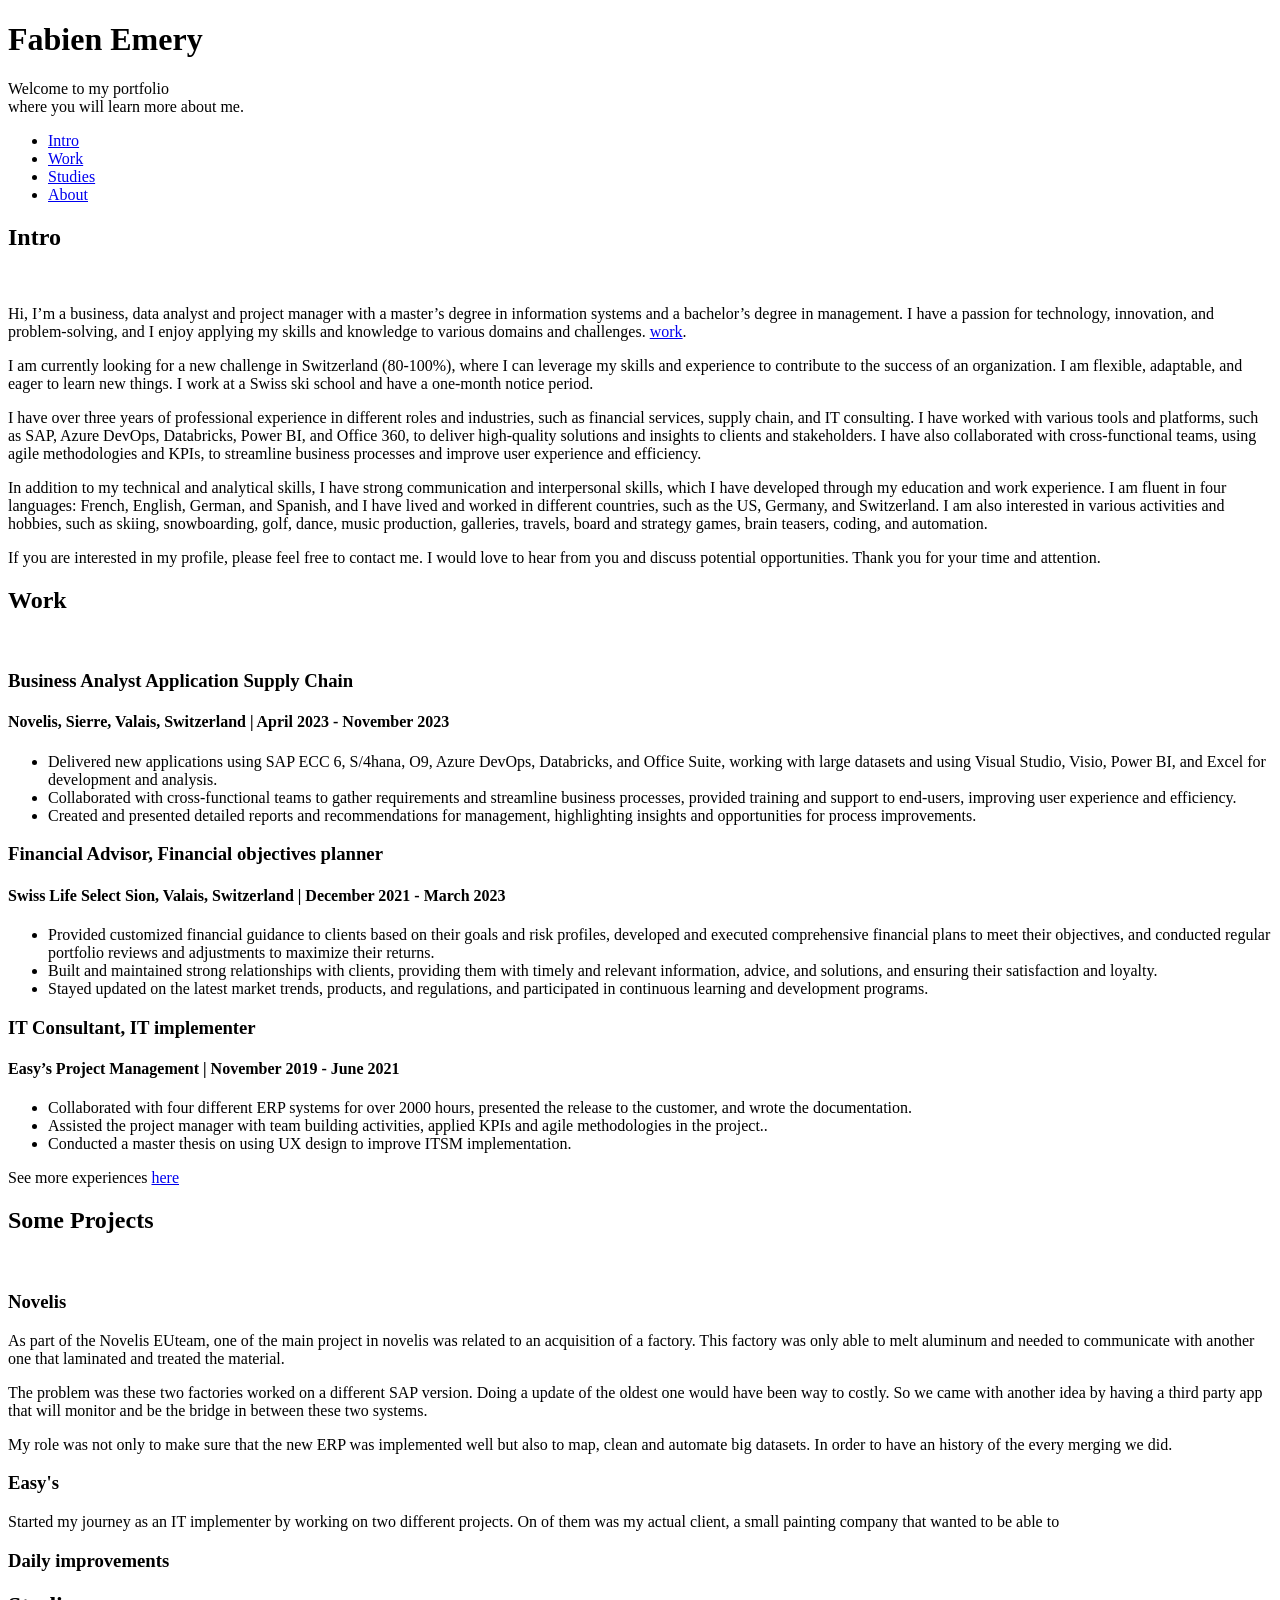
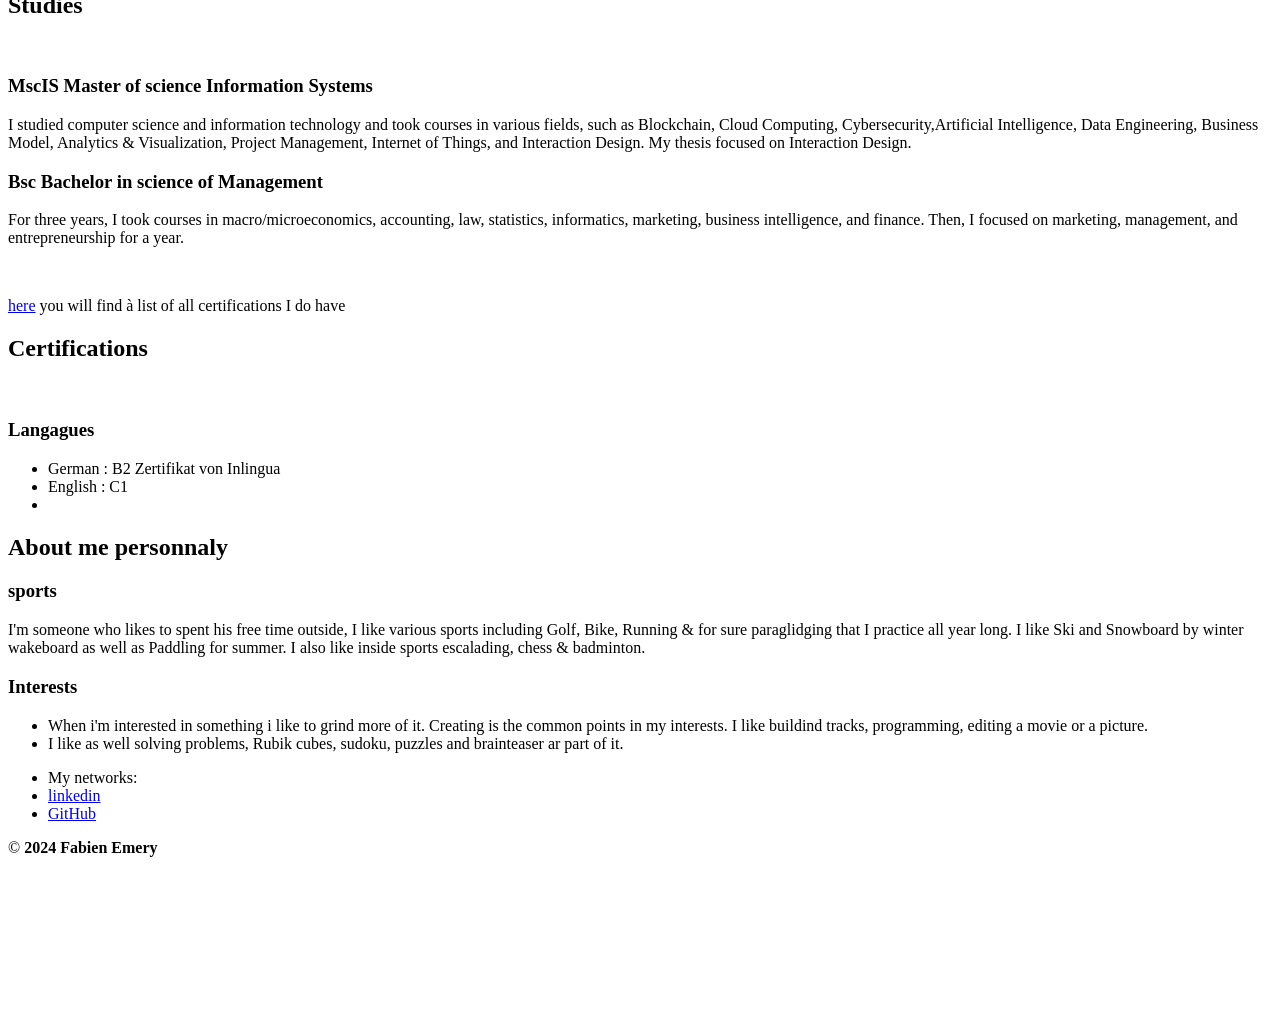
==== index.html @ 022b5605 "Add files via upload" ====
<!DOCTYPE HTML>
<!--
	My portfolio
-->
<html>
	<head>
		<title>Fabien Emery's Portal</title>
		<meta charset="utf-8" />
		<meta name="viewport" content="width=device-width, initial-scale=1, user-scalable=no" />
		<link rel="stylesheet" href="assets/css/main.css" />
		<noscript><link rel="stylesheet" href="assets/css/noscript.css" /></noscript>
	</head>
	<body class="is-preload">

		<!-- Wrapper -->
			<div id="wrapper">

				<!-- Header -->
					<header id="header">
						<div class="logo">
							<span class="icon fa-gem"></span>
						</div>
						<div class="content">
							<div class="inner">
								<h1>Fabien Emery</h1>
								<p>Welcome to my portfolio<br />
								where you will learn more about me. </p>
							</div>
						</div>
						<nav>
							<ul>
								<li><a href="#intro">Intro</a></li>
								<li><a href="#work">Work</a></li>
								<li><a href="#studies">Studies</a></li>
								<li><a href="#contact">About</a></li>
								<!--<li><a href="#elements">Elements</a></li>-->
							</ul>
						</nav>
					</header>

				<!-- Main -->
					<div id="main">

						<!-- Intro -->
							<article id="intro">
								<h2 class="major">Intro</h2>
								<span class="image main"><img src="images/Background.jpg" alt="" /></span>
								<p>Hi, I’m a business, data analyst and project manager with a master’s degree in information systems and a bachelor’s degree in management. I have a passion for technology, innovation, and problem-solving, and I enjoy applying my skills and knowledge to various domains and challenges. <a href="#work">work</a>.</p>
								<p>I am currently looking for a new challenge in Switzerland (80-100%), where I can leverage my skills and experience to contribute to the success of an organization. I am flexible, adaptable, and eager to learn new things. I work at a Swiss ski school and have a one-month notice period.</p>
								<p>I have over three years of professional experience in different roles and industries, such as financial services, supply chain, and IT consulting. I have worked with various tools and platforms, such as SAP, Azure DevOps, Databricks, Power BI, and Office 360, to deliver high-quality solutions and insights to clients and stakeholders. I have also collaborated with cross-functional teams, using agile methodologies and KPIs, to streamline business processes and improve user experience and efficiency.</p>
								<p>In addition to my technical and analytical skills, I have strong communication and interpersonal skills, which I have developed through my education and work experience. I am fluent in four languages: French, English, German, and Spanish, and I have lived and worked in different countries, such as the US, Germany, and Switzerland. I am also interested in various activities and hobbies, such as skiing, snowboarding, golf, dance, music production, galleries, travels, board and strategy games, brain teasers, coding, and automation.</p>
								<p>If you are interested in my profile, please feel free to contact me. I would love to hear from you and discuss potential opportunities. Thank you for your time and attention.</p>
							</article>

						<!-- Work -->
							<article id="work">
								<h2 class="major">Work</h2>
								<span class="image main"><img src="images/work.jpg" alt="" /></span>
								<h3>Business Analyst Application Supply Chain</h3>
								<h4>Novelis, Sierre, Valais, Switzerland | April 2023 - November 2023</h4>
								<ul>
									<li>Delivered new applications using SAP ECC 6, S/4hana, O9, Azure DevOps, Databricks, and Office Suite, working with large datasets and using Visual Studio, Visio, Power BI, and Excel for development and analysis.</li>
									<li>Collaborated with cross-functional teams to gather requirements and streamline business processes, provided training and support to end-users, improving user experience and efficiency.</li>
									<li>Created and presented detailed reports and recommendations for management, highlighting insights and opportunities for process improvements.</li>
								  </ul>
								<h3>Financial Advisor, Financial objectives planner</h3>
								<h4>Swiss Life Select Sion, Valais, Switzerland | December 2021 - March 2023</h4>
								<ul>
									<li>Provided customized financial guidance to clients based on their goals and risk profiles, developed and executed comprehensive financial plans to meet their objectives, and conducted regular portfolio reviews and adjustments to maximize their returns.</li>
									<li>Built and maintained strong relationships with clients, providing them with timely and relevant information, advice, and solutions, and ensuring their satisfaction and loyalty.</li>
									<li>Stayed updated on the latest market trends, products, and regulations, and participated in continuous learning and development programs.</li>
								  </ul>
								<h3>IT Consultant, IT implementer</h3>
								<h4>Easy’s Project Management | November 2019 - June 2021</h4>
								<ul>
									<li>Collaborated with four different ERP systems for over 2000 hours, presented the release to the customer, and wrote the documentation.</li>
									<li>Assisted the project manager with team building activities, applied KPIs and agile methodologies in the project..</li>
									<li>Conducted a master thesis on using UX design to improve ITSM implementation.</li>
								  </ul>

								<p>See more experiences <a href="#more">here</a></p>

							</article>
						<!-- More work -->
								<article id="more">
								<h2 class="major">Some Projects</h2>
								<span class="image main"><img src="" alt=""></span>
								<h3>Novelis</h3>
								<p>As part of the Novelis EUteam, one of the main project in novelis was related to an acquisition of a factory. This factory was only able to melt aluminum and needed to communicate with another one that laminated and treated the material.</p>
								<p>The problem was these two factories worked on a different SAP version. Doing a update of the oldest one would have been way to costly. So we came with another idea by having a third party app that will monitor and be the bridge in between these two systems.</p>
								<p>My role was not only to make sure that the new ERP was implemented well but also to map, clean and automate big datasets. In order to have an history of the every merging we did.</p>
								<h3>Easy's</h3>
								<p>Started my journey as an IT implementer by working on two different projects. On of them was my actual client, a small painting company that wanted to be able to  </p>
								<h3>Daily improvements</h3>
							</article>
						<!-- Studies -->
							<article id="studies">
								<h2 class="major">Studies</h2>
								<span class="image main"><img src="images/studies.jpg" alt="" /></span>
								<h3>MscIS Master of science Information Systems</h3>
								<p>I studied computer science and information technology and took courses in various fields, such as Blockchain, Cloud Computing, Cybersecurity,Artificial Intelligence, Data Engineering, Business Model, Analytics & Visualization, Project Management, Internet of Things, and Interaction Design. My thesis focused on Interaction Design.</p>
								<h3>Bsc Bachelor in science of Management</h3>
								<p>For three years, I took courses in macro/microeconomics, accounting, law, statistics, informatics, marketing, business intelligence, and finance. Then, I focused on marketing, management, and entrepreneurship for a year.</p>
								<br><p><a href="certifications">here</a> you will find à list of all certifications I do have</p>
							</article>

						<!--Certifications-->
							<!-- More work -->
							<article id="certifications">
								<h2 class="major">Certifications</h2>
								<span class="image main"><img src="" alt=""></span>
								<h3>Langagues</h3>
								<ul>
									<li>German : B2 Zertifikat von Inlingua</li>
									<li>English : C1</li>
									<li></li>
								</ul>
								</article>


						<!-- About.me -->
						<article id="contact">
							<h2 class="major">About me personnaly</h2>
							<h3>sports</h3>
							<p>I'm someone who likes to spent his free time outside, I like various sports including Golf, Bike, Running & for sure paraglidging that I practice all year long. I like Ski and Snowboard by winter wakeboard as well as Paddling for summer. I also like inside sports escalading, chess & badminton. </p>
							<h3>Interests</h3>
							<ul>
								<li>When i'm interested in something i like to grind more of it. Creating is the common points in my interests. I like buildind tracks, programming, editing a movie or a picture.</li>
								<li>I like as well solving problems, Rubik cubes, sudoku, puzzles and brainteaser ar part of it. </li>
							</ul>
							
								<ul class="icons">
								<li>My networks: </li>
								<li><a href="https://www.linkedin.com/in/fabien-emery-452a2511a/" class="icon brands fa-linkedin"><span class="label">linkedin</span></a></li>
								<li><a href="https://github.com/Thearwen" class="icon brands fa-github"><span class="label">GitHub</span></a></li>
							</ul>
						
						
							<!--<article id="contact">
								<h2 class="major">Contact</h2>
								<form method="post" action="#">
									<div class="fields">
										<div class="field half">
											<label for="name">Name</label>
											<input type="text" name="name" id="name" />
										</div>
										<div class="field half">
											<label for="email">Email</label>
											<input type="text" name="email" id="email" />
										</div>
										<div class="field">
											<label for="message">Message</label>
											<textarea name="message" id="message" rows="4"></textarea>
										</div>
									</div>
									<ul class="actions">
										<li><input type="submit" value="Send Message" class="primary" /></li>
										<li><input type="reset" value="Reset" /></li>
									</ul>
								</form>
								<ul class="icons">
									<li><a href="#" class="icon brands fa-linkedin"><span class="label">linkedin</span></a></li>
									<li><a href="#" class="icon brands fa-github"><span class="label">GitHub</span></a></li>
								</ul>
							</article>-->
</div>

				<!-- Footer -->
					<footer id="footer">
						<p class="copyright">&copy; <strong>2024 Fabien Emery</strong>
					</footer>

			</div>

		<!-- BG -->

			<div id="bg"></div>
			<video autoplay loop muted playsinline id="bgvid">
				<source src="" type="video/mp4">
			</video>

		<!-- Scripts -->
			<script src="assets/js/jquery.min.js"></script>
			<script src="assets/js/browser.min.js"></script>
			<script src="assets/js/breakpoints.min.js"></script>
			<script src="assets/js/util.js"></script>
			<script src="assets/js/main.js"></script>

	</body>
</html>
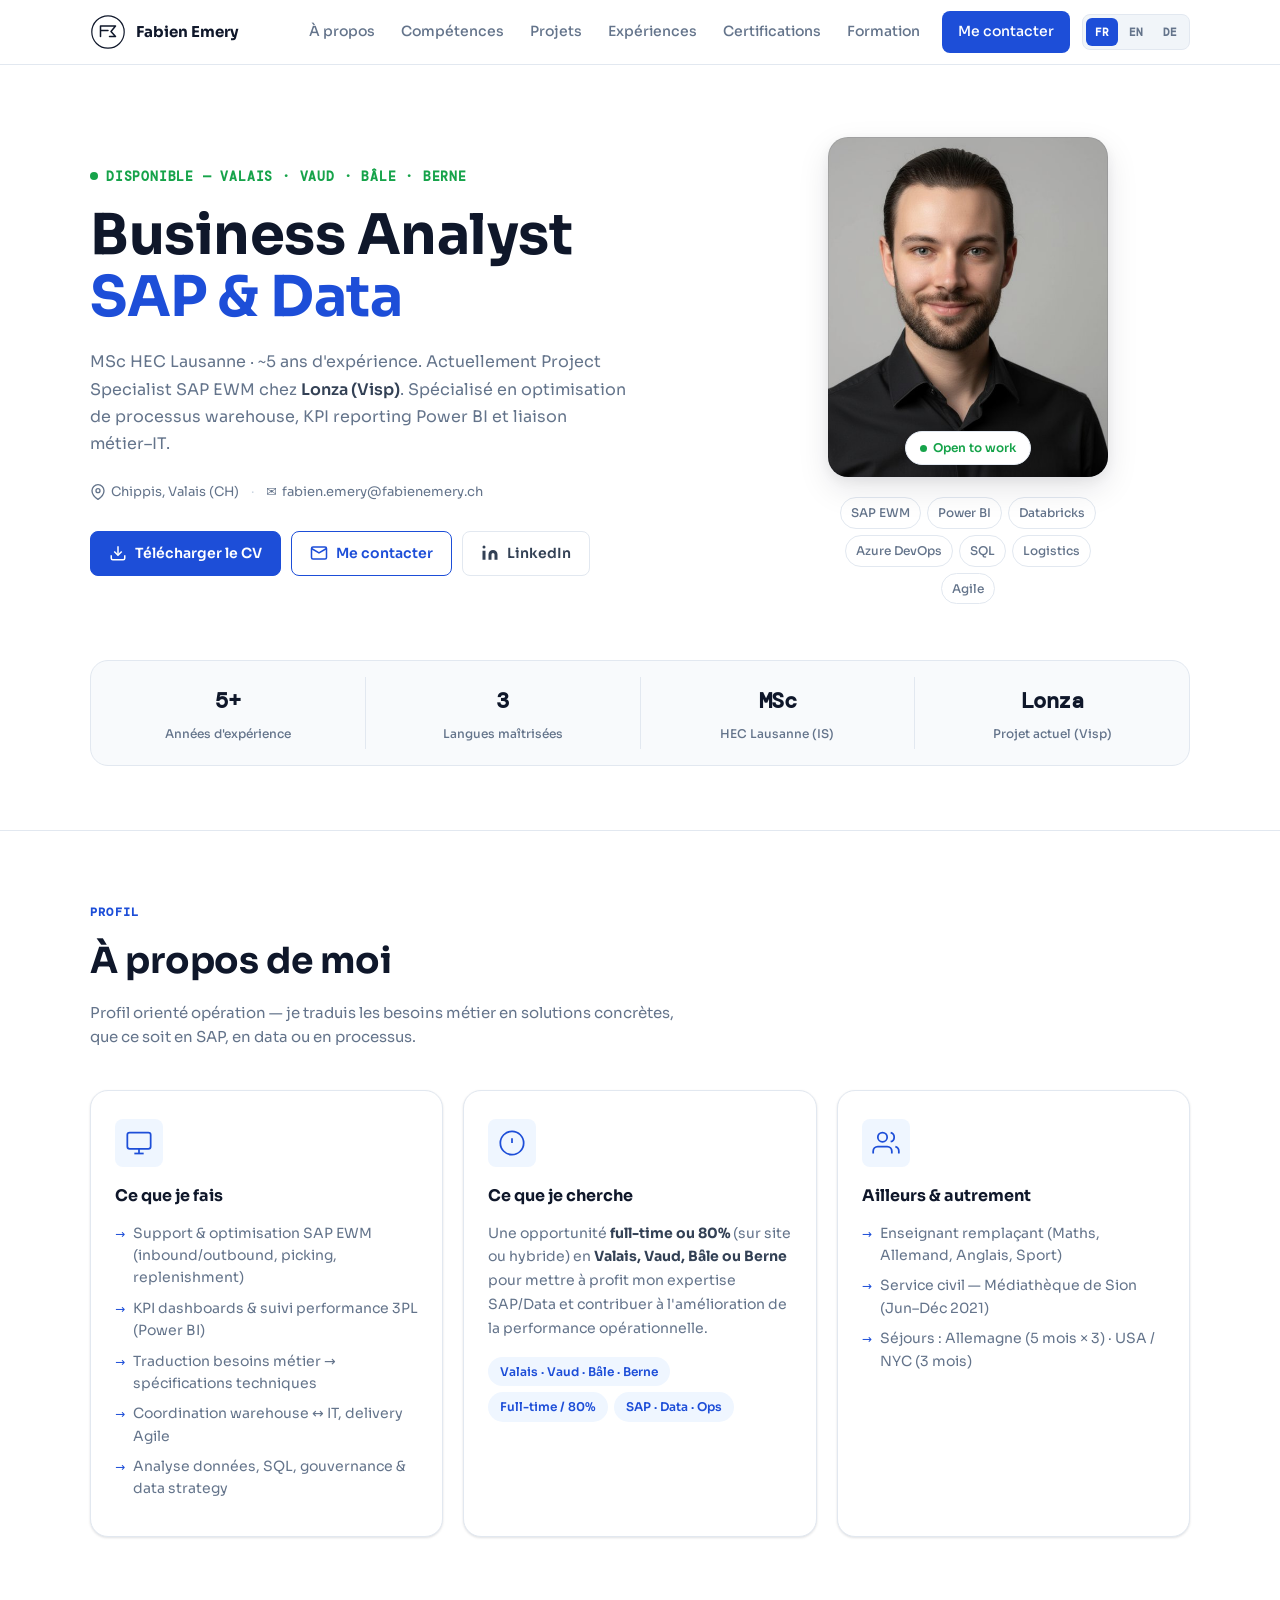
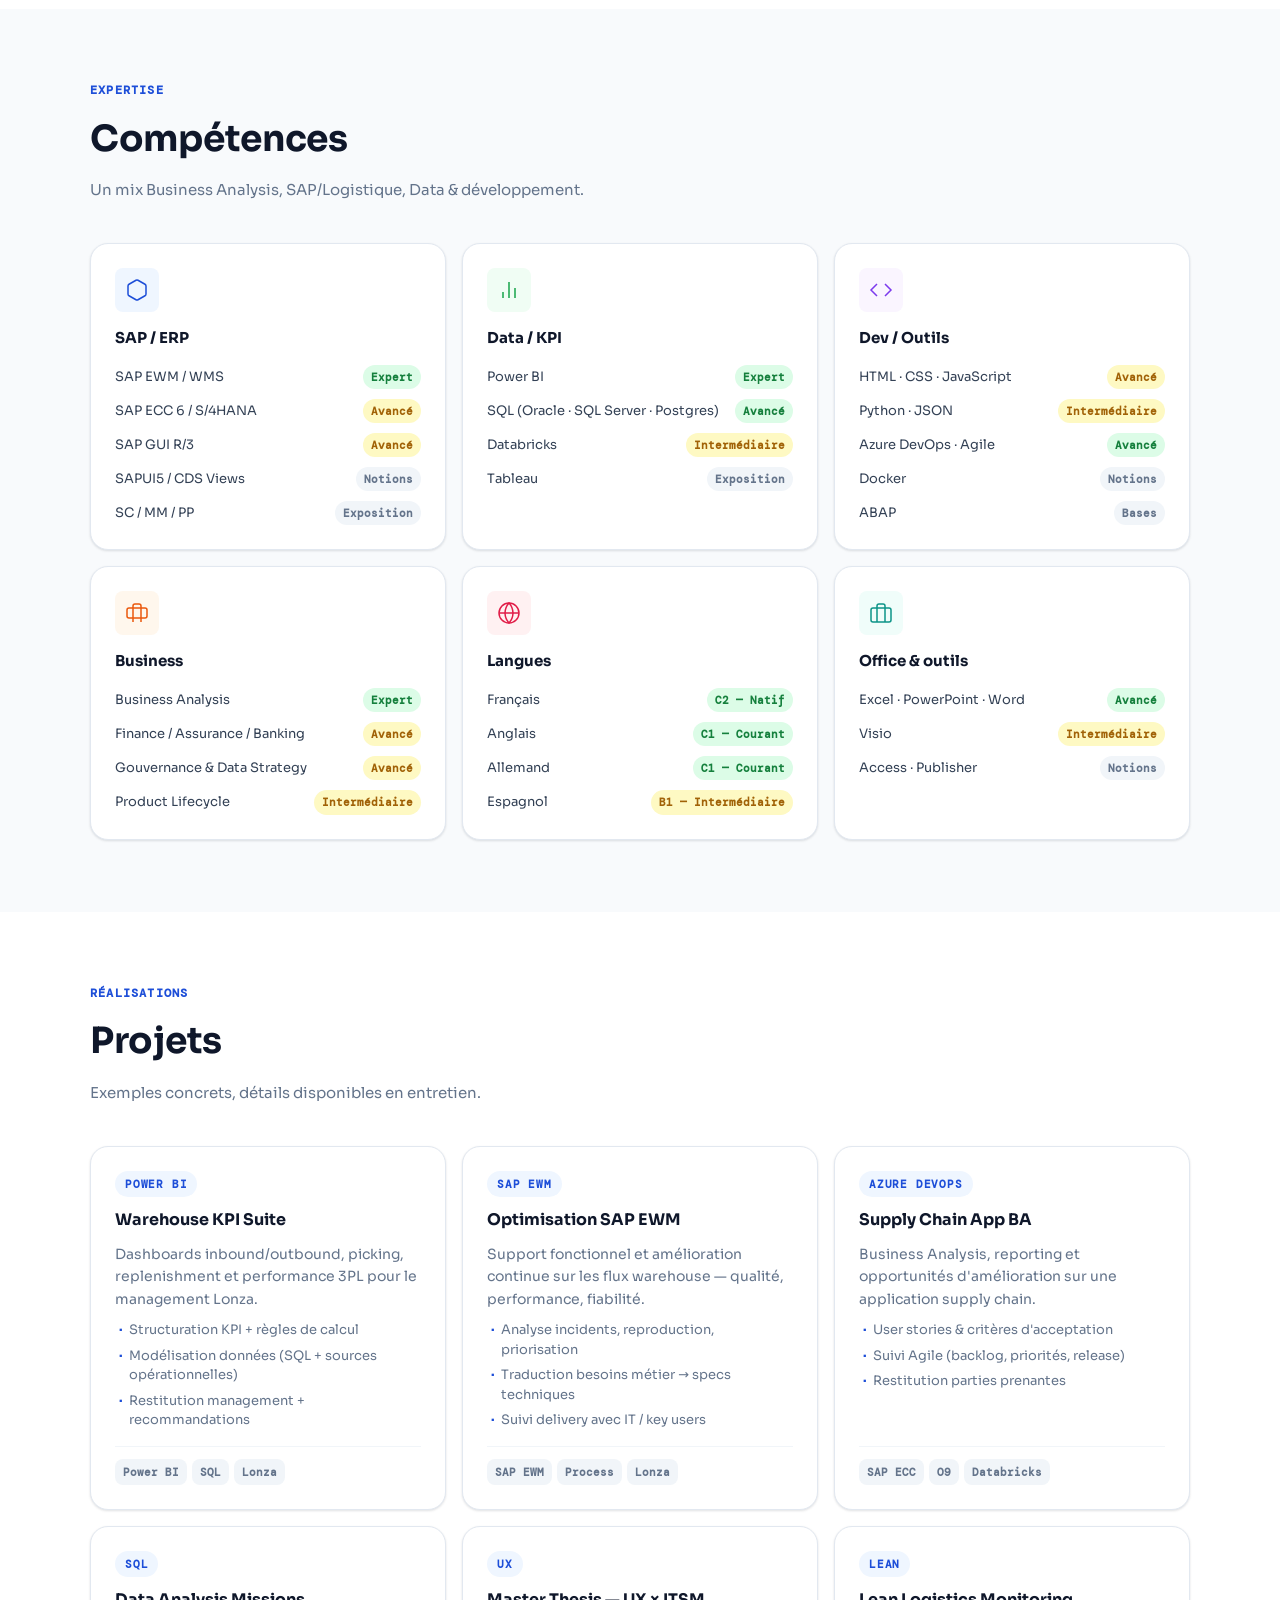
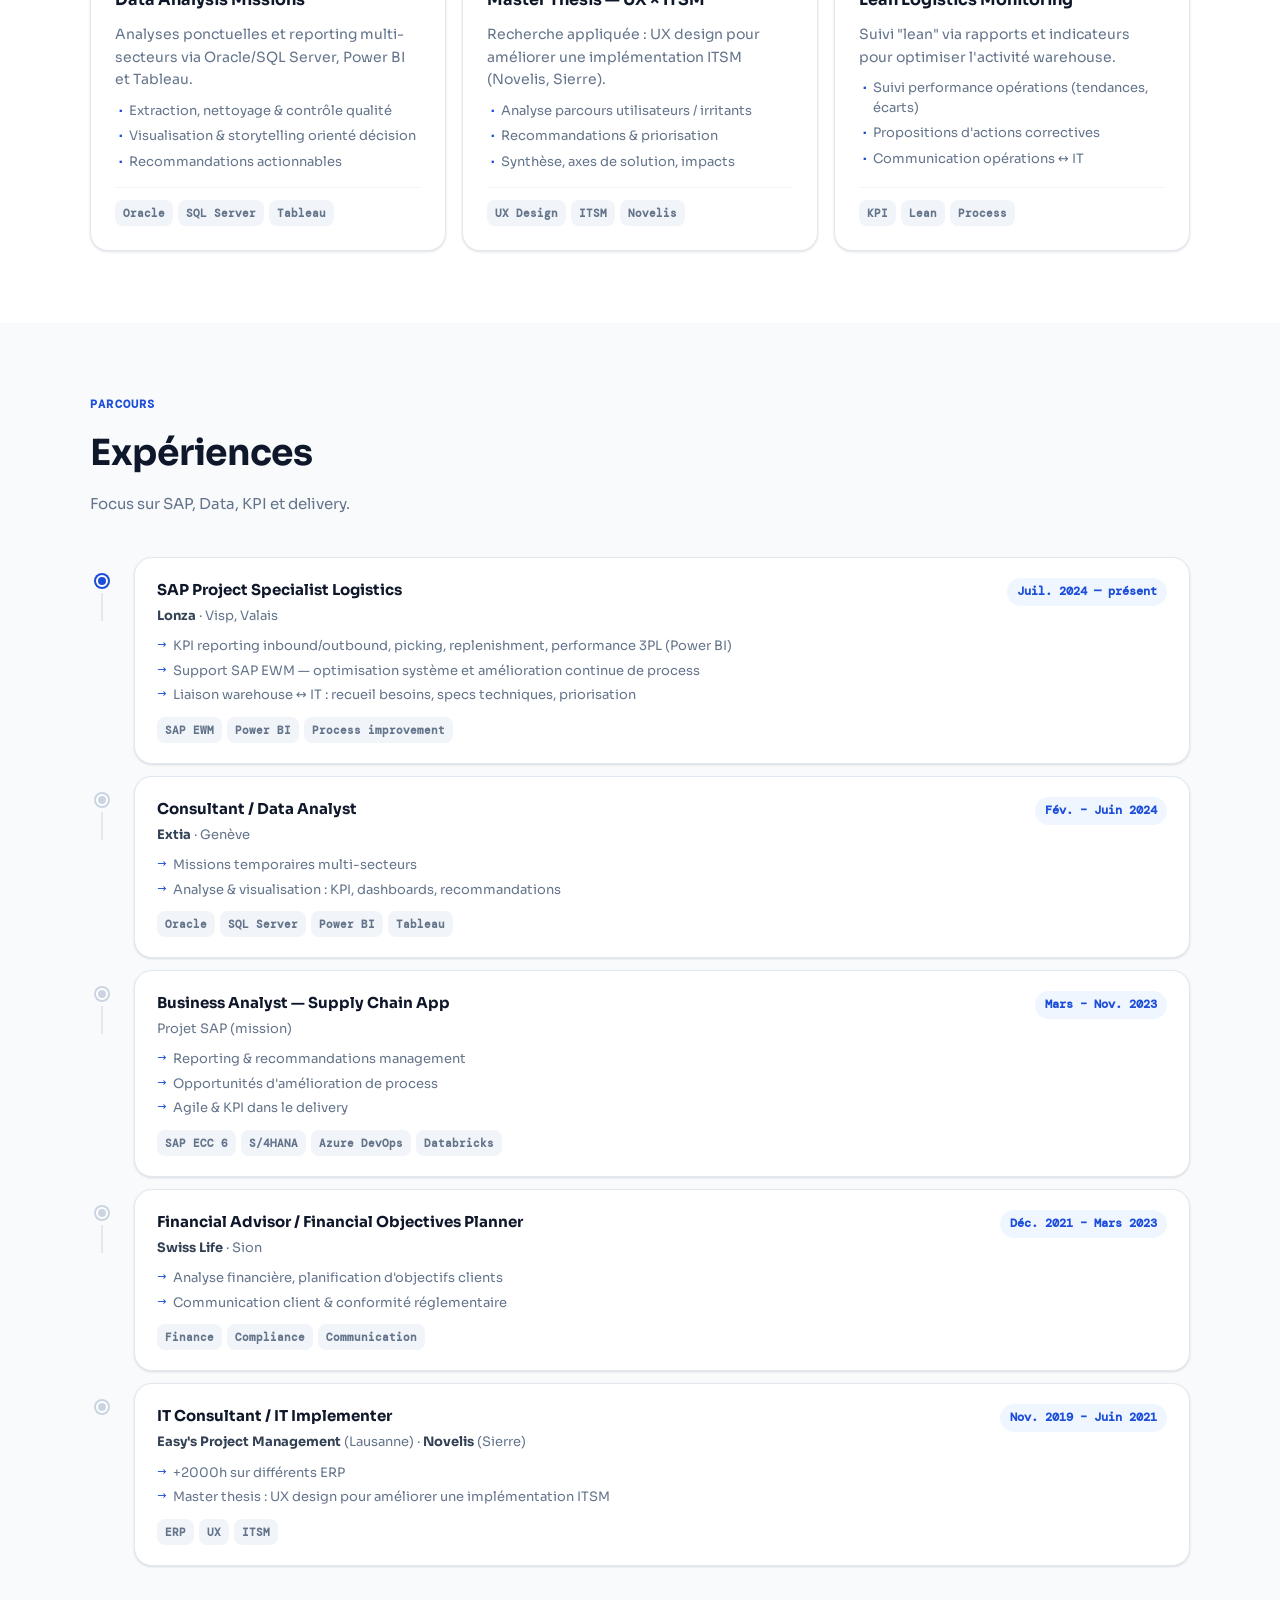
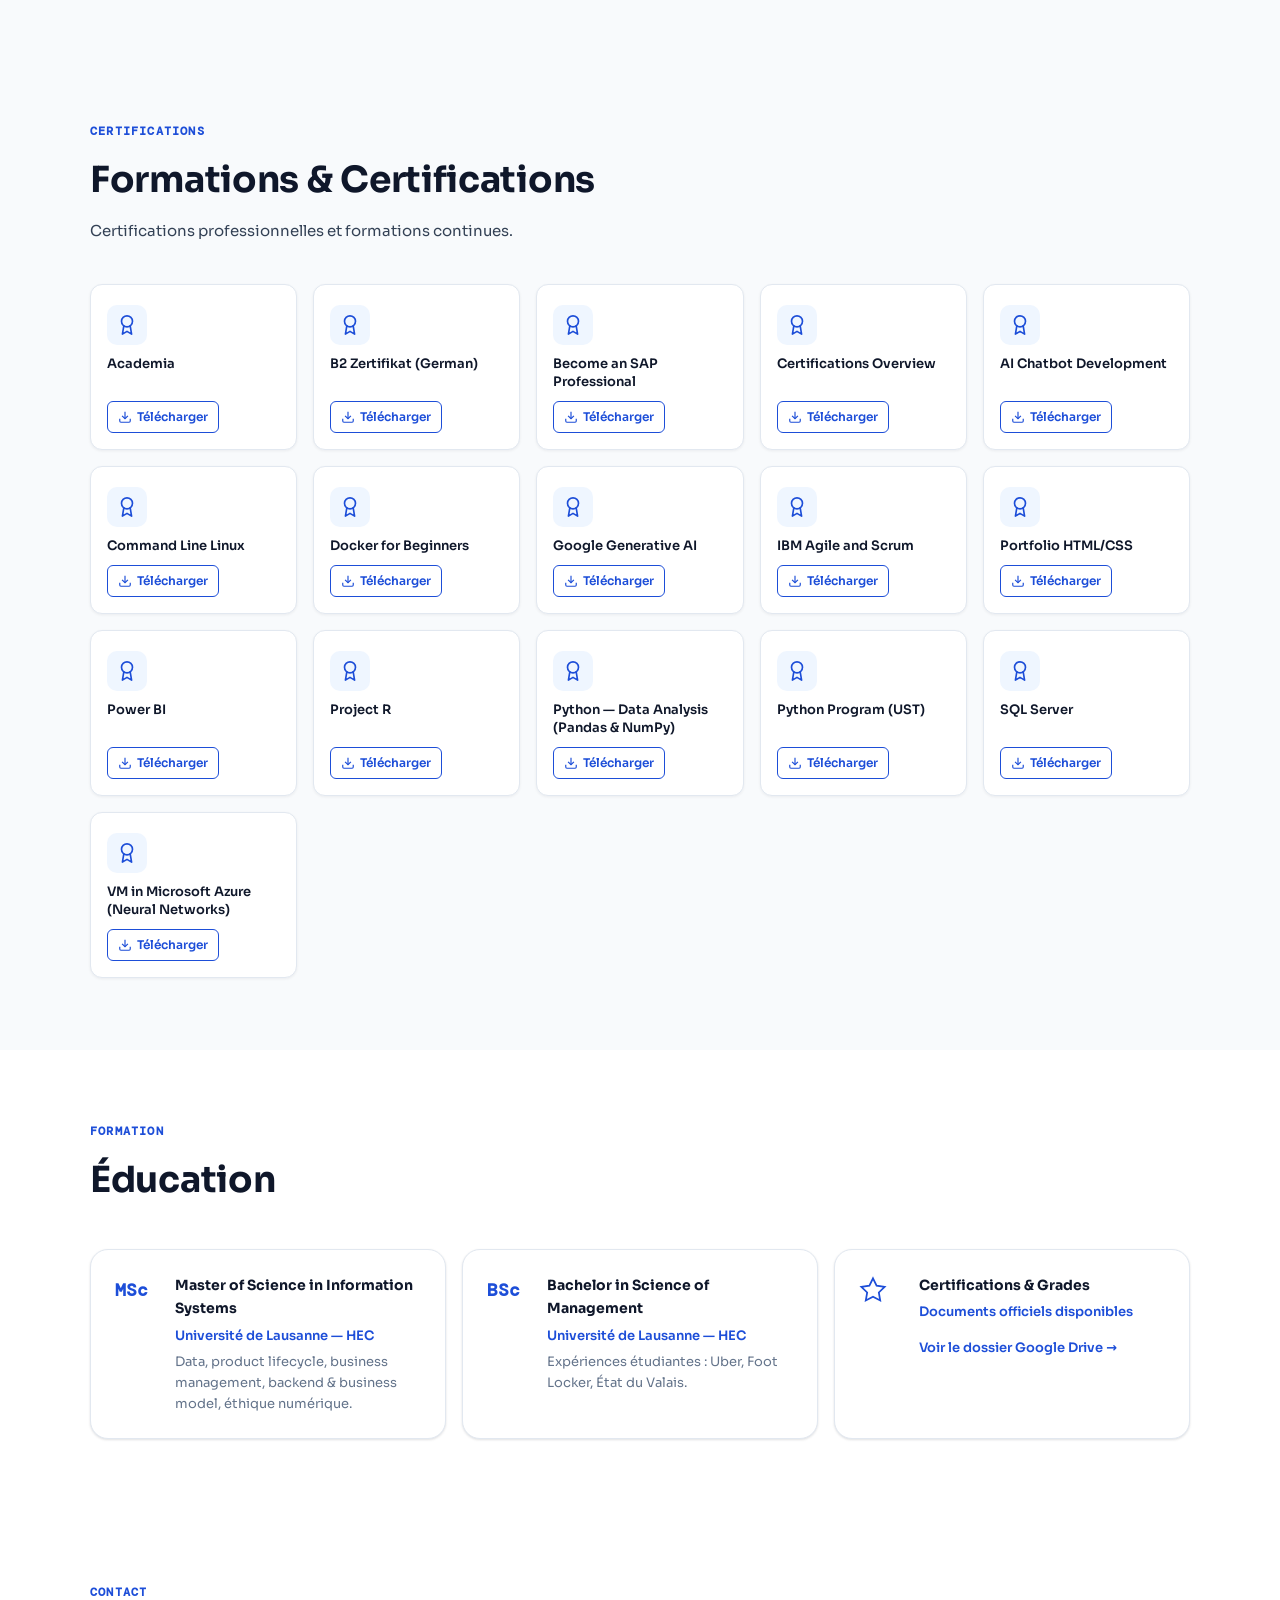
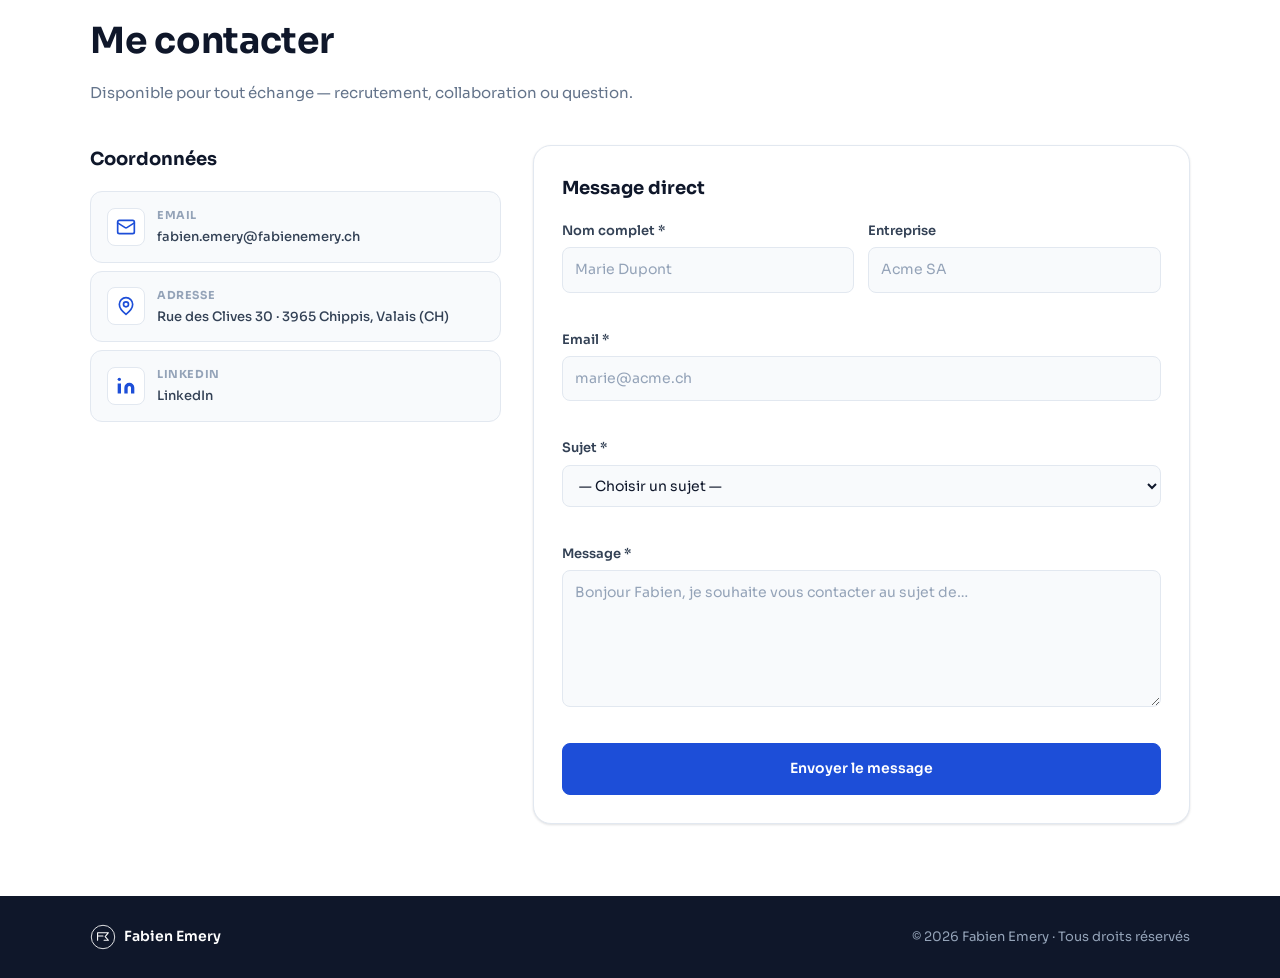
==== commit f5add3c7: "Remplace l'ancien site par le nouveau portfolio statique (FR/EN/DE) Site 100 % statique pour GitHub " ====
--- a/index.html
+++ b/index.html
@@ -1,190 +1,863 @@
-<!DOCTYPE HTML>
-<!--
-	My portfolio
--->
-<html>
-	<head>
-		<title>Fabien Emery's Portal</title>
-		<meta charset="utf-8" />
-		<meta name="viewport" content="width=device-width, initial-scale=1, user-scalable=no" />
-		<link rel="stylesheet" href="assets/css/main.css" />
-		<noscript><link rel="stylesheet" href="assets/css/noscript.css" /></noscript>
-	</head>
-	<body class="is-preload">
-
-		<!-- Wrapper -->
-			<div id="wrapper">
-
-				<!-- Header -->
-					<header id="header">
-						<div class="logo">
-							<span class="icon fa-gem"></span>
-						</div>
-						<div class="content">
-							<div class="inner">
-								<h1>Fabien Emery</h1>
-								<p>Welcome to my portfolio<br />
-								where you will learn more about me. </p>
-							</div>
-						</div>
-						<nav>
-							<ul>
-								<li><a href="#intro">Intro</a></li>
-								<li><a href="#work">Work</a></li>
-								<li><a href="#studies">Studies</a></li>
-								<li><a href="#contact">About</a></li>
-								<!--<li><a href="#elements">Elements</a></li>-->
-							</ul>
-						</nav>
-					</header>
-
-				<!-- Main -->
-					<div id="main">
-
-						<!-- Intro -->
-							<article id="intro">
-								<h2 class="major">Intro</h2>
-								<span class="image main"><img src="images/Background.jpg" alt="" /></span>
-								<p>Hi, I’m a business, data analyst and project manager with a master’s degree in information systems and a bachelor’s degree in management. I have a passion for technology, innovation, and problem-solving, and I enjoy applying my skills and knowledge to various domains and challenges. <a href="#work">work</a>.</p>
-								<p>I am currently looking for a new challenge in Switzerland (80-100%), where I can leverage my skills and experience to contribute to the success of an organization. I am flexible, adaptable, and eager to learn new things. I work at a Swiss ski school and have a one-month notice period.</p>
-								<p>I have over three years of professional experience in different roles and industries, such as financial services, supply chain, and IT consulting. I have worked with various tools and platforms, such as SAP, Azure DevOps, Databricks, Power BI, and Office 360, to deliver high-quality solutions and insights to clients and stakeholders. I have also collaborated with cross-functional teams, using agile methodologies and KPIs, to streamline business processes and improve user experience and efficiency.</p>
-								<p>In addition to my technical and analytical skills, I have strong communication and interpersonal skills, which I have developed through my education and work experience. I am fluent in four languages: French, English, German, and Spanish, and I have lived and worked in different countries, such as the US, Germany, and Switzerland. I am also interested in various activities and hobbies, such as skiing, snowboarding, golf, dance, music production, galleries, travels, board and strategy games, brain teasers, coding, and automation.</p>
-								<p>If you are interested in my profile, please feel free to contact me. I would love to hear from you and discuss potential opportunities. Thank you for your time and attention.</p>
-							</article>
-
-						<!-- Work -->
-							<article id="work">
-								<h2 class="major">Work</h2>
-								<span class="image main"><img src="images/work.jpg" alt="" /></span>
-								<h3>Business Analyst Application Supply Chain</h3>
-								<h4>Novelis, Sierre, Valais, Switzerland | April 2023 - November 2023</h4>
-								<ul>
-									<li>Delivered new applications using SAP ECC 6, S/4hana, O9, Azure DevOps, Databricks, and Office Suite, working with large datasets and using Visual Studio, Visio, Power BI, and Excel for development and analysis.</li>
-									<li>Collaborated with cross-functional teams to gather requirements and streamline business processes, provided training and support to end-users, improving user experience and efficiency.</li>
-									<li>Created and presented detailed reports and recommendations for management, highlighting insights and opportunities for process improvements.</li>
-								  </ul>
-								<h3>Financial Advisor, Financial objectives planner</h3>
-								<h4>Swiss Life Select Sion, Valais, Switzerland | December 2021 - March 2023</h4>
-								<ul>
-									<li>Provided customized financial guidance to clients based on their goals and risk profiles, developed and executed comprehensive financial plans to meet their objectives, and conducted regular portfolio reviews and adjustments to maximize their returns.</li>
-									<li>Built and maintained strong relationships with clients, providing them with timely and relevant information, advice, and solutions, and ensuring their satisfaction and loyalty.</li>
-									<li>Stayed updated on the latest market trends, products, and regulations, and participated in continuous learning and development programs.</li>
-								  </ul>
-								<h3>IT Consultant, IT implementer</h3>
-								<h4>Easy’s Project Management | November 2019 - June 2021</h4>
-								<ul>
-									<li>Collaborated with four different ERP systems for over 2000 hours, presented the release to the customer, and wrote the documentation.</li>
-									<li>Assisted the project manager with team building activities, applied KPIs and agile methodologies in the project..</li>
-									<li>Conducted a master thesis on using UX design to improve ITSM implementation.</li>
-								  </ul>
-
-								<p>See more experiences <a href="#more">here</a></p>
-
-							</article>
-						<!-- More work -->
-								<article id="more">
-								<h2 class="major">Some Projects</h2>
-								<span class="image main"><img src="" alt=""></span>
-								<h3>Novelis</h3>
-								<p>As part of the Novelis EUteam, one of the main project in novelis was related to an acquisition of a factory. This factory was only able to melt aluminum and needed to communicate with another one that laminated and treated the material.</p>
-								<p>The problem was these two factories worked on a different SAP version. Doing a update of the oldest one would have been way to costly. So we came with another idea by having a third party app that will monitor and be the bridge in between these two systems.</p>
-								<p>My role was not only to make sure that the new ERP was implemented well but also to map, clean and automate big datasets. In order to have an history of the every merging we did.</p>
-								<h3>Easy's</h3>
-								<p>Started my journey as an IT implementer by working on two different projects. On of them was my actual client, a small painting company that wanted to be able to  </p>
-								<h3>Daily improvements</h3>
-							</article>
-						<!-- Studies -->
-							<article id="studies">
-								<h2 class="major">Studies</h2>
-								<span class="image main"><img src="images/studies.jpg" alt="" /></span>
-								<h3>MscIS Master of science Information Systems</h3>
-								<p>I studied computer science and information technology and took courses in various fields, such as Blockchain, Cloud Computing, Cybersecurity,Artificial Intelligence, Data Engineering, Business Model, Analytics & Visualization, Project Management, Internet of Things, and Interaction Design. My thesis focused on Interaction Design.</p>
-								<h3>Bsc Bachelor in science of Management</h3>
-								<p>For three years, I took courses in macro/microeconomics, accounting, law, statistics, informatics, marketing, business intelligence, and finance. Then, I focused on marketing, management, and entrepreneurship for a year.</p>
-								<br><p><a href="certifications">here</a> you will find à list of all certifications I do have</p>
-							</article>
-
-						<!--Certifications-->
-							<!-- More work -->
-							<article id="certifications">
-								<h2 class="major">Certifications</h2>
-								<span class="image main"><img src="" alt=""></span>
-								<h3>Langagues</h3>
-								<ul>
-									<li>German : B2 Zertifikat von Inlingua</li>
-									<li>English : C1</li>
-									<li></li>
-								</ul>
-								</article>
-
-
-						<!-- About.me -->
-						<article id="contact">
-							<h2 class="major">About me personnaly</h2>
-							<h3>sports</h3>
-							<p>I'm someone who likes to spent his free time outside, I like various sports including Golf, Bike, Running & for sure paraglidging that I practice all year long. I like Ski and Snowboard by winter wakeboard as well as Paddling for summer. I also like inside sports escalading, chess & badminton. </p>
-							<h3>Interests</h3>
-							<ul>
-								<li>When i'm interested in something i like to grind more of it. Creating is the common points in my interests. I like buildind tracks, programming, editing a movie or a picture.</li>
-								<li>I like as well solving problems, Rubik cubes, sudoku, puzzles and brainteaser ar part of it. </li>
-							</ul>
-							
-								<ul class="icons">
-								<li>My networks: </li>
-								<li><a href="https://www.linkedin.com/in/fabien-emery-452a2511a/" class="icon brands fa-linkedin"><span class="label">linkedin</span></a></li>
-								<li><a href="https://github.com/Thearwen" class="icon brands fa-github"><span class="label">GitHub</span></a></li>
-							</ul>
-						
-						
-							<!--<article id="contact">
-								<h2 class="major">Contact</h2>
-								<form method="post" action="#">
-									<div class="fields">
-										<div class="field half">
-											<label for="name">Name</label>
-											<input type="text" name="name" id="name" />
-										</div>
-										<div class="field half">
-											<label for="email">Email</label>
-											<input type="text" name="email" id="email" />
-										</div>
-										<div class="field">
-											<label for="message">Message</label>
-											<textarea name="message" id="message" rows="4"></textarea>
-										</div>
-									</div>
-									<ul class="actions">
-										<li><input type="submit" value="Send Message" class="primary" /></li>
-										<li><input type="reset" value="Reset" /></li>
-									</ul>
-								</form>
-								<ul class="icons">
-									<li><a href="#" class="icon brands fa-linkedin"><span class="label">linkedin</span></a></li>
-									<li><a href="#" class="icon brands fa-github"><span class="label">GitHub</span></a></li>
-								</ul>
-							</article>-->
-</div>
-
-				<!-- Footer -->
-					<footer id="footer">
-						<p class="copyright">&copy; <strong>2024 Fabien Emery</strong>
-					</footer>
-
-			</div>
-
-		<!-- BG -->
-
-			<div id="bg"></div>
-			<video autoplay loop muted playsinline id="bgvid">
-				<source src="" type="video/mp4">
-			</video>
-
-		<!-- Scripts -->
-			<script src="assets/js/jquery.min.js"></script>
-			<script src="assets/js/browser.min.js"></script>
-			<script src="assets/js/breakpoints.min.js"></script>
-			<script src="assets/js/util.js"></script>
-			<script src="assets/js/main.js"></script>
-
-	</body>
-</html>
+<!doctype html>
+<html lang="fr" data-theme="light">
+<head>
+  <meta charset="utf-8" />
+  <meta name="viewport" content="width=device-width, initial-scale=1" />
+  <title>Fabien Emery — SAP Project Specialist & Business Analyst</title>
+  <meta name="description" content="Portfolio de Fabien Emery — Project Specialist, Business Analyst SAP EWM, Data & KPI, Power BI. Basé en Valais (CH)." />
+  <meta name="theme-color" content="#ffffff" />
+  <link rel="canonical" href="https://fabienemery.ch/" />
+
+  <!-- Hreflang multilingue -->
+  <link rel="alternate" hreflang="fr" href="https://fabienemery.ch/" />
+  <link rel="alternate" hreflang="en" href="https://fabienemery.ch/en/" />
+  <link rel="alternate" hreflang="de" href="https://fabienemery.ch/de/" />
+  <link rel="alternate" hreflang="x-default" href="https://fabienemery.ch/" />
+
+  <!-- Open Graph -->
+  <meta property="og:title" content="Fabien Emery — SAP Project Specialist" />
+  <meta property="og:description" content="Business Analyst SAP EWM · Data & KPI · Power BI · Valais (CH)" />
+  <meta property="og:type" content="website" />
+  <meta property="og:url" content="https://fabienemery.ch/" />
+  <meta property="og:image" content="https://fabienemery.ch/assets/img/photo.jpg" />
+
+  <link rel="icon" href="assets/img/favicon.svg?v=2" type="image/svg+xml" />
+  <link rel="icon" href="assets/img/favicon.png?v=2" type="image/png" sizes="32x32" />
+  <link rel="apple-touch-icon" href="assets/img/favicon.png?v=2" />
+  <link rel="preconnect" href="https://fonts.googleapis.com" />
+  <link rel="preconnect" href="https://fonts.gstatic.com" crossorigin />
+  <link href="https://fonts.googleapis.com/css2?family=Sora:wght@300;400;500;600;700&family=DM+Mono:wght@400;500&display=swap" rel="stylesheet" />
+  <link rel="stylesheet" href="assets/css/style.css" />
+</head>
+
+<body>
+  <a class="skip-link" href="#contenu">Aller au contenu</a>
+
+  <!-- HEADER -->
+  <header class="header" id="header">
+    <div class="container header__inner">
+      <a href="#" class="brand" aria-label="Fabien Emery — accueil">
+        <svg class="brand__logo" xmlns="http://www.w3.org/2000/svg" viewBox="0 0 120 120" aria-hidden="true"><circle cx="60" cy="60" r="54" stroke="currentColor" stroke-width="4" fill="none"/><path d="M35 75L35 40L70 40M35 55L60 55M65 40L85 40L70 58L85 75L65 75" stroke="currentColor" stroke-width="5" stroke-linecap="round" stroke-linejoin="round" fill="none"/></svg>
+        <span class="brand__name">Fabien Emery</span>
+      </a>
+
+      <nav class="nav" aria-label="Navigation principale">
+        <div class="nav__menu" id="navMenu">
+          <a href="#about" class="nav__link">À propos</a>
+          <a href="#skills" class="nav__link">Compétences</a>
+          <a href="#projects" class="nav__link">Projets</a>
+          <a href="#experience" class="nav__link">Expériences</a>
+          <a href="#certifications" class="nav__link">Certifications</a>
+          <a href="#education" class="nav__link">Formation</a>
+          <a href="#contact" class="nav__link nav__link--cta">Me contacter</a>
+        </div>
+
+        <!-- Language switcher -->
+        <div class="lang-switcher" aria-label="Choisir la langue">
+          <span class="lang-btn lang-btn--active" aria-current="true">FR</span>
+          <a href="/en/" class="lang-btn" hreflang="en" aria-label="English version">EN</a>
+          <a href="/de/" class="lang-btn" hreflang="de" aria-label="Deutsche Version">DE</a>
+        </div>
+
+        <button class="nav__toggle" id="navToggle" aria-expanded="false" aria-controls="navMenu" aria-label="Ouvrir le menu">
+          <span class="burger"><span></span><span></span><span></span></span>
+        </button>
+      </nav>
+    </div>
+  </header>
+
+  <main id="contenu">
+
+    <!-- HERO -->
+    <section class="hero" id="hero">
+      <div class="container hero__inner">
+        <div class="hero__content reveal">
+          <p class="hero__kicker">
+            <span class="kicker-dot"></span>
+            Disponible — Valais · Vaud · Bâle · Berne
+          </p>
+          <h1 class="hero__title">
+            Business Analyst<br />
+            <span class="highlight">SAP &amp; Data</span>
+          </h1>
+          <p class="hero__lead">
+            MSc HEC Lausanne · ~5 ans d'expérience. Actuellement Project Specialist SAP EWM chez
+            <strong>Lonza (Visp)</strong>. Spécialisé en optimisation de processus warehouse,
+            KPI reporting Power BI et liaison métier–IT.
+          </p>
+
+          <div class="hero__meta">
+            <span class="meta-item">
+              <svg width="16" height="16" viewBox="0 0 24 24" fill="none" stroke="currentColor" stroke-width="2"><path d="M21 10c0 7-9 13-9 13s-9-6-9-13a9 9 0 0 1 18 0z"/><circle cx="12" cy="10" r="3"/></svg>
+              Chippis, Valais (CH)
+            </span>
+            <span class="meta-sep">·</span>
+            <a href="mailto:fabien.emery@fabienemery.ch" class="meta-item meta-link">
+              <span class="meta-icon">✉</span>
+              <span>fabien.emery@fabienemery.ch</span>
+            </a>
+          </div>
+
+          <div class="hero__cta">
+            <a class="btn btn--primary" href="docs/CV_FE.pdf" target="_blank" rel="noopener" id="cvDownload" data-track="cv-download">
+              <svg width="18" height="18" viewBox="0 0 24 24" fill="none" stroke="currentColor" stroke-width="2"><path d="M21 15v4a2 2 0 0 1-2 2H5a2 2 0 0 1-2-2v-4"/><polyline points="7 10 12 15 17 10"/><line x1="12" y1="15" x2="12" y2="3"/></svg>
+              Télécharger le CV
+            </a>
+            <a class="btn btn--outline" href="#contact">
+              <svg width="18" height="18" viewBox="0 0 24 24" fill="none" stroke="currentColor" stroke-width="2"><path d="M4 4h16c1.1 0 2 .9 2 2v12c0 1.1-.9 2-2 2H4c-1.1 0-2-.9-2-2V6c0-1.1.9-2 2-2z"/><polyline points="22,6 12,12 2,6"/></svg>
+              Me contacter
+            </a>
+            <a class="btn btn--ghost" href="https://www.linkedin.com/in/fabien-e-452a2511a/" target="_blank" rel="noopener">
+              <svg width="18" height="18" viewBox="0 0 24 24" fill="currentColor"><path d="M16 8a6 6 0 0 1 6 6v7h-4v-7a2 2 0 0 0-2-2 2 2 0 0 0-2 2v7h-4v-7a6 6 0 0 1 6-6z"/><rect x="2" y="9" width="4" height="12"/><circle cx="4" cy="4" r="2"/></svg>
+              LinkedIn
+            </a>
+          </div>
+        </div>
+
+        <aside class="hero__photo reveal reveal--right" aria-label="Photo de Fabien Emery">
+          <div class="photo-frame">
+            <img src="assets/img/photo.jpg" alt="Fabien Emery" width="340" height="400" loading="eager" />
+            <div class="photo-badge">
+              <span class="badge-dot"></span>
+              Open to work
+            </div>
+          </div>
+          <div class="hero__tags">
+            <span class="tag">SAP EWM</span>
+            <span class="tag">Power BI</span>
+            <span class="tag">Databricks</span>
+            <span class="tag">Azure DevOps</span>
+            <span class="tag">SQL</span>
+            <span class="tag">Logistics</span>
+            <span class="tag">Agile</span>
+          </div>
+        </aside>
+      </div>
+
+      <!-- Stats bar -->
+      <div class="container">
+        <div class="stats-bar reveal">
+          <div class="stat">
+            <span class="stat__num">5+</span>
+            <span class="stat__label">Années d'expérience</span>
+          </div>
+          <div class="stat-sep"></div>
+          <div class="stat">
+            <span class="stat__num">3</span>
+            <span class="stat__label">Langues maîtrisées</span>
+          </div>
+          <div class="stat-sep"></div>
+          <div class="stat">
+            <span class="stat__num">MSc</span>
+            <span class="stat__label">HEC Lausanne (IS)</span>
+          </div>
+          <div class="stat-sep"></div>
+          <div class="stat">
+            <span class="stat__num">Lonza</span>
+            <span class="stat__label">Projet actuel (Visp)</span>
+          </div>
+        </div>
+      </div>
+    </section>
+
+    <!-- ABOUT -->
+    <section class="section" id="about">
+      <div class="container">
+        <div class="section__head reveal">
+          <p class="section__label">Profil</p>
+          <h2>À propos de moi</h2>
+          <p class="section__desc">
+            Profil orienté opération — je traduis les besoins métier en solutions concrètes,
+            que ce soit en SAP, en data ou en processus.
+          </p>
+        </div>
+
+        <div class="about__grid">
+          <div class="about__block reveal">
+            <div class="about__icon">
+              <svg width="28" height="28" viewBox="0 0 24 24" fill="none" stroke="currentColor" stroke-width="1.5"><rect x="2" y="3" width="20" height="14" rx="2"/><line x1="8" y1="21" x2="16" y2="21"/><line x1="12" y1="17" x2="12" y2="21"/></svg>
+            </div>
+            <h3>Ce que je fais</h3>
+            <ul class="feature-list">
+              <li>Support &amp; optimisation SAP EWM (inbound/outbound, picking, replenishment)</li>
+              <li>KPI dashboards &amp; suivi performance 3PL (Power BI)</li>
+              <li>Traduction besoins métier → spécifications techniques</li>
+              <li>Coordination warehouse ↔ IT, delivery Agile</li>
+              <li>Analyse données, SQL, gouvernance &amp; data strategy</li>
+            </ul>
+          </div>
+
+          <div class="about__block reveal reveal--delay-1">
+            <div class="about__icon">
+              <svg width="28" height="28" viewBox="0 0 24 24" fill="none" stroke="currentColor" stroke-width="1.5"><circle cx="12" cy="12" r="10"/><line x1="12" y1="8" x2="12" y2="12"/><line x1="12" y1="16" x2="12.01" y2="16"/></svg>
+            </div>
+            <h3>Ce que je cherche</h3>
+            <p class="about__text">
+              Une opportunité <strong>full-time ou 80%</strong> (sur site ou hybride) en
+              <strong>Valais, Vaud, Bâle ou Berne</strong>
+              pour mettre à profit mon expertise SAP/Data et contribuer à l'amélioration
+              de la performance opérationnelle.
+            </p>
+            <div class="about__chips">
+              <span class="chip">Valais · Vaud · Bâle · Berne</span>
+              <span class="chip">Full-time / 80%</span>
+              <span class="chip">SAP · Data · Ops</span>
+            </div>
+          </div>
+
+          <div class="about__block reveal reveal--delay-2">
+            <div class="about__icon">
+              <svg width="28" height="28" viewBox="0 0 24 24" fill="none" stroke="currentColor" stroke-width="1.5"><path d="M17 21v-2a4 4 0 0 0-4-4H5a4 4 0 0 0-4 4v2"/><circle cx="9" cy="7" r="4"/><path d="M23 21v-2a4 4 0 0 0-3-3.87"/><path d="M16 3.13a4 4 0 0 1 0 7.75"/></svg>
+            </div>
+            <h3>Ailleurs &amp; autrement</h3>
+            <ul class="feature-list">
+              <li>Enseignant remplaçant (Maths, Allemand, Anglais, Sport)</li>
+              <li>Service civil — Médiathèque de Sion (Jun–Déc 2021)</li>
+              <li>Séjours : Allemagne (5 mois × 3) · USA / NYC (3 mois)</li>
+            </ul>
+          </div>
+        </div>
+      </div>
+    </section>
+
+    <!-- SKILLS -->
+    <section class="section section--gray" id="skills">
+      <div class="container">
+        <div class="section__head reveal">
+          <p class="section__label">Expertise</p>
+          <h2>Compétences</h2>
+          <p class="section__desc">Un mix Business Analysis, SAP/Logistique, Data &amp; développement.</p>
+        </div>
+
+        <div class="skills__grid">
+          <div class="skill-card reveal">
+            <div class="skill-card__icon skill-card__icon--blue">
+              <svg width="24" height="24" viewBox="0 0 24 24" fill="none" stroke="currentColor" stroke-width="1.5"><path d="M21 16V8a2 2 0 0 0-1-1.73l-7-4a2 2 0 0 0-2 0l-7 4A2 2 0 0 0 3 8v8a2 2 0 0 0 1 1.73l7 4a2 2 0 0 0 2 0l7-4A2 2 0 0 0 21 16z"/></svg>
+            </div>
+            <h3>SAP / ERP</h3>
+            <ul class="skill-list">
+              <li><span class="skill-name">SAP EWM / WMS</span><span class="skill-level skill-level--high">Expert</span></li>
+              <li><span class="skill-name">SAP ECC 6 / S/4HANA</span><span class="skill-level skill-level--med">Avancé</span></li>
+              <li><span class="skill-name">SAP GUI R/3</span><span class="skill-level skill-level--med">Avancé</span></li>
+              <li><span class="skill-name">SAPUI5 / CDS Views</span><span class="skill-level skill-level--low">Notions</span></li>
+              <li><span class="skill-name">SC / MM / PP</span><span class="skill-level skill-level--low">Exposition</span></li>
+            </ul>
+          </div>
+
+          <div class="skill-card reveal reveal--delay-1">
+            <div class="skill-card__icon skill-card__icon--green">
+              <svg width="24" height="24" viewBox="0 0 24 24" fill="none" stroke="currentColor" stroke-width="1.5"><line x1="18" y1="20" x2="18" y2="10"/><line x1="12" y1="20" x2="12" y2="4"/><line x1="6" y1="20" x2="6" y2="14"/></svg>
+            </div>
+            <h3>Data / KPI</h3>
+            <ul class="skill-list">
+              <li><span class="skill-name">Power BI</span><span class="skill-level skill-level--high">Expert</span></li>
+              <li><span class="skill-name">SQL (Oracle · SQL Server · Postgres)</span><span class="skill-level skill-level--high">Avancé</span></li>
+              <li><span class="skill-name">Databricks</span><span class="skill-level skill-level--med">Intermédiaire</span></li>
+              <li><span class="skill-name">Tableau</span><span class="skill-level skill-level--low">Exposition</span></li>
+            </ul>
+          </div>
+
+          <div class="skill-card reveal reveal--delay-2">
+            <div class="skill-card__icon skill-card__icon--purple">
+              <svg width="24" height="24" viewBox="0 0 24 24" fill="none" stroke="currentColor" stroke-width="1.5"><polyline points="16 18 22 12 16 6"/><polyline points="8 6 2 12 8 18"/></svg>
+            </div>
+            <h3>Dev / Outils</h3>
+            <ul class="skill-list">
+              <li><span class="skill-name">HTML · CSS · JavaScript</span><span class="skill-level skill-level--med">Avancé</span></li>
+              <li><span class="skill-name">Python · JSON</span><span class="skill-level skill-level--med">Intermédiaire</span></li>
+              <li><span class="skill-name">Azure DevOps · Agile</span><span class="skill-level skill-level--high">Avancé</span></li>
+              <li><span class="skill-name">Docker</span><span class="skill-level skill-level--low">Notions</span></li>
+              <li><span class="skill-name">ABAP</span><span class="skill-level skill-level--low">Bases</span></li>
+            </ul>
+          </div>
+
+          <div class="skill-card reveal">
+            <div class="skill-card__icon skill-card__icon--orange">
+              <svg width="24" height="24" viewBox="0 0 24 24" fill="none" stroke="currentColor" stroke-width="1.5"><path d="M20 7H4a2 2 0 0 0-2 2v6a2 2 0 0 0 2 2h16a2 2 0 0 0 2-2V9a2 2 0 0 0-2-2z"/><path d="M16 21V5a2 2 0 0 0-2-2h-4a2 2 0 0 0-2 2v16"/></svg>
+            </div>
+            <h3>Business</h3>
+            <ul class="skill-list">
+              <li><span class="skill-name">Business Analysis</span><span class="skill-level skill-level--high">Expert</span></li>
+              <li><span class="skill-name">Finance / Assurance / Banking</span><span class="skill-level skill-level--med">Avancé</span></li>
+              <li><span class="skill-name">Gouvernance &amp; Data Strategy</span><span class="skill-level skill-level--med">Avancé</span></li>
+              <li><span class="skill-name">Product Lifecycle</span><span class="skill-level skill-level--med">Intermédiaire</span></li>
+            </ul>
+          </div>
+
+          <div class="skill-card reveal reveal--delay-1">
+            <div class="skill-card__icon skill-card__icon--red">
+              <svg width="24" height="24" viewBox="0 0 24 24" fill="none" stroke="currentColor" stroke-width="1.5"><circle cx="12" cy="12" r="10"/><line x1="2" y1="12" x2="22" y2="12"/><path d="M12 2a15.3 15.3 0 0 1 4 10 15.3 15.3 0 0 1-4 10 15.3 15.3 0 0 1-4-10 15.3 15.3 0 0 1 4-10z"/></svg>
+            </div>
+            <h3>Langues</h3>
+            <ul class="skill-list">
+              <li><span class="skill-name">Français</span><span class="skill-level skill-level--high">C2 — Natif</span></li>
+              <li><span class="skill-name">Anglais</span><span class="skill-level skill-level--high">C1 — Courant</span></li>
+              <li><span class="skill-name">Allemand</span><span class="skill-level skill-level--high">C1 — Courant</span></li>
+              <li><span class="skill-name">Espagnol</span><span class="skill-level skill-level--med">B1 — Intermédiaire</span></li>
+            </ul>
+          </div>
+
+          <div class="skill-card reveal reveal--delay-2">
+            <div class="skill-card__icon skill-card__icon--teal">
+              <svg width="24" height="24" viewBox="0 0 24 24" fill="none" stroke="currentColor" stroke-width="1.5"><rect x="2" y="7" width="20" height="14" rx="2"/><path d="M16 21V5a2 2 0 0 0-2-2h-4a2 2 0 0 0-2 2v16"/></svg>
+            </div>
+            <h3>Office &amp; outils</h3>
+            <ul class="skill-list">
+              <li><span class="skill-name">Excel · PowerPoint · Word</span><span class="skill-level skill-level--high">Avancé</span></li>
+              <li><span class="skill-name">Visio</span><span class="skill-level skill-level--med">Intermédiaire</span></li>
+              <li><span class="skill-name">Access · Publisher</span><span class="skill-level skill-level--low">Notions</span></li>
+            </ul>
+          </div>
+        </div>
+      </div>
+    </section>
+
+    <!-- PROJECTS -->
+    <section class="section" id="projects">
+      <div class="container">
+        <div class="section__head reveal">
+          <p class="section__label">Réalisations</p>
+          <h2>Projets</h2>
+          <p class="section__desc">Exemples concrets, détails disponibles en entretien.</p>
+        </div>
+
+        <div class="projects__grid">
+
+          <article class="project-card reveal">
+            <div class="project-card__tag">Power BI</div>
+            <h3>Warehouse KPI Suite</h3>
+            <p>Dashboards inbound/outbound, picking, replenishment et performance 3PL pour le management Lonza.</p>
+            <ul class="project-list">
+              <li>Structuration KPI + règles de calcul</li>
+              <li>Modélisation données (SQL + sources opérationnelles)</li>
+              <li>Restitution management + recommandations</li>
+            </ul>
+            <div class="project-card__footer">
+              <span class="tech-tag">Power BI</span>
+              <span class="tech-tag">SQL</span>
+              <span class="tech-tag">Lonza</span>
+            </div>
+          </article>
+
+          <article class="project-card reveal reveal--delay-1">
+            <div class="project-card__tag">SAP EWM</div>
+            <h3>Optimisation SAP EWM</h3>
+            <p>Support fonctionnel et amélioration continue sur les flux warehouse — qualité, performance, fiabilité.</p>
+            <ul class="project-list">
+              <li>Analyse incidents, reproduction, priorisation</li>
+              <li>Traduction besoins métier → specs techniques</li>
+              <li>Suivi delivery avec IT / key users</li>
+            </ul>
+            <div class="project-card__footer">
+              <span class="tech-tag">SAP EWM</span>
+              <span class="tech-tag">Process</span>
+              <span class="tech-tag">Lonza</span>
+            </div>
+          </article>
+
+          <article class="project-card reveal reveal--delay-2">
+            <div class="project-card__tag">Azure DevOps</div>
+            <h3>Supply Chain App BA</h3>
+            <p>Business Analysis, reporting et opportunités d'amélioration sur une application supply chain.</p>
+            <ul class="project-list">
+              <li>User stories &amp; critères d'acceptation</li>
+              <li>Suivi Agile (backlog, priorités, release)</li>
+              <li>Restitution parties prenantes</li>
+            </ul>
+            <div class="project-card__footer">
+              <span class="tech-tag">SAP ECC</span>
+              <span class="tech-tag">O9</span>
+              <span class="tech-tag">Databricks</span>
+            </div>
+          </article>
+
+          <article class="project-card reveal">
+            <div class="project-card__tag">SQL</div>
+            <h3>Data Analysis Missions</h3>
+            <p>Analyses ponctuelles et reporting multi-secteurs via Oracle/SQL Server, Power BI et Tableau.</p>
+            <ul class="project-list">
+              <li>Extraction, nettoyage &amp; contrôle qualité</li>
+              <li>Visualisation &amp; storytelling orienté décision</li>
+              <li>Recommandations actionnables</li>
+            </ul>
+            <div class="project-card__footer">
+              <span class="tech-tag">Oracle</span>
+              <span class="tech-tag">SQL Server</span>
+              <span class="tech-tag">Tableau</span>
+            </div>
+          </article>
+
+          <article class="project-card reveal reveal--delay-1">
+            <div class="project-card__tag">UX</div>
+            <h3>Master Thesis — UX × ITSM</h3>
+            <p>Recherche appliquée : UX design pour améliorer une implémentation ITSM (Novelis, Sierre).</p>
+            <ul class="project-list">
+              <li>Analyse parcours utilisateurs / irritants</li>
+              <li>Recommandations &amp; priorisation</li>
+              <li>Synthèse, axes de solution, impacts</li>
+            </ul>
+            <div class="project-card__footer">
+              <span class="tech-tag">UX Design</span>
+              <span class="tech-tag">ITSM</span>
+              <span class="tech-tag">Novelis</span>
+            </div>
+          </article>
+
+          <article class="project-card reveal reveal--delay-2">
+            <div class="project-card__tag">Lean</div>
+            <h3>Lean Logistics Monitoring</h3>
+            <p>Suivi "lean" via rapports et indicateurs pour optimiser l'activité warehouse.</p>
+            <ul class="project-list">
+              <li>Suivi performance opérations (tendances, écarts)</li>
+              <li>Propositions d'actions correctives</li>
+              <li>Communication opérations ↔ IT</li>
+            </ul>
+            <div class="project-card__footer">
+              <span class="tech-tag">KPI</span>
+              <span class="tech-tag">Lean</span>
+              <span class="tech-tag">Process</span>
+            </div>
+          </article>
+
+        </div>
+      </div>
+    </section>
+
+    <!-- EXPERIENCE -->
+    <section class="section section--gray" id="experience">
+      <div class="container">
+        <div class="section__head reveal">
+          <p class="section__label">Parcours</p>
+          <h2>Expériences</h2>
+          <p class="section__desc">Focus sur SAP, Data, KPI et delivery.</p>
+        </div>
+
+        <div class="timeline">
+
+          <div class="timeline__item reveal">
+            <div class="timeline__marker">
+              <div class="timeline__dot timeline__dot--active"></div>
+              <div class="timeline__line"></div>
+            </div>
+            <div class="timeline__body">
+              <div class="timeline__header">
+                <div>
+                  <h3>SAP Project Specialist Logistics</h3>
+                  <p class="timeline__company">
+                    <strong>Lonza</strong> · Visp, Valais
+                  </p>
+                </div>
+                <span class="timeline__date">Juil. 2024 — présent</span>
+              </div>
+              <ul class="timeline__list">
+                <li>KPI reporting inbound/outbound, picking, replenishment, performance 3PL (Power BI)</li>
+                <li>Support SAP EWM — optimisation système et amélioration continue de process</li>
+                <li>Liaison warehouse ↔ IT : recueil besoins, specs techniques, priorisation</li>
+              </ul>
+              <div class="timeline__tags">
+                <span class="tech-tag">SAP EWM</span>
+                <span class="tech-tag">Power BI</span>
+                <span class="tech-tag">Process improvement</span>
+              </div>
+            </div>
+          </div>
+
+          <div class="timeline__item reveal">
+            <div class="timeline__marker">
+              <div class="timeline__dot"></div>
+              <div class="timeline__line"></div>
+            </div>
+            <div class="timeline__body">
+              <div class="timeline__header">
+                <div>
+                  <h3>Consultant / Data Analyst</h3>
+                  <p class="timeline__company"><strong>Extia</strong> · Genève</p>
+                </div>
+                <span class="timeline__date">Fév. – Juin 2024</span>
+              </div>
+              <ul class="timeline__list">
+                <li>Missions temporaires multi-secteurs</li>
+                <li>Analyse &amp; visualisation : KPI, dashboards, recommandations</li>
+              </ul>
+              <div class="timeline__tags">
+                <span class="tech-tag">Oracle</span>
+                <span class="tech-tag">SQL Server</span>
+                <span class="tech-tag">Power BI</span>
+                <span class="tech-tag">Tableau</span>
+              </div>
+            </div>
+          </div>
+
+          <div class="timeline__item reveal">
+            <div class="timeline__marker">
+              <div class="timeline__dot"></div>
+              <div class="timeline__line"></div>
+            </div>
+            <div class="timeline__body">
+              <div class="timeline__header">
+                <div>
+                  <h3>Business Analyst — Supply Chain App</h3>
+                  <p class="timeline__company">Projet SAP (mission)</p>
+                </div>
+                <span class="timeline__date">Mars – Nov. 2023</span>
+              </div>
+              <ul class="timeline__list">
+                <li>Reporting &amp; recommandations management</li>
+                <li>Opportunités d'amélioration de process</li>
+                <li>Agile &amp; KPI dans le delivery</li>
+              </ul>
+              <div class="timeline__tags">
+                <span class="tech-tag">SAP ECC 6</span>
+                <span class="tech-tag">S/4HANA</span>
+                <span class="tech-tag">Azure DevOps</span>
+                <span class="tech-tag">Databricks</span>
+              </div>
+            </div>
+          </div>
+
+          <div class="timeline__item reveal">
+            <div class="timeline__marker">
+              <div class="timeline__dot"></div>
+              <div class="timeline__line"></div>
+            </div>
+            <div class="timeline__body">
+              <div class="timeline__header">
+                <div>
+                  <h3>Financial Advisor / Financial Objectives Planner</h3>
+                  <p class="timeline__company"><strong>Swiss Life</strong> · Sion</p>
+                </div>
+                <span class="timeline__date">Déc. 2021 – Mars 2023</span>
+              </div>
+              <ul class="timeline__list">
+                <li>Analyse financière, planification d'objectifs clients</li>
+                <li>Communication client &amp; conformité réglementaire</li>
+              </ul>
+              <div class="timeline__tags">
+                <span class="tech-tag">Finance</span>
+                <span class="tech-tag">Compliance</span>
+                <span class="tech-tag">Communication</span>
+              </div>
+            </div>
+          </div>
+
+          <div class="timeline__item reveal">
+            <div class="timeline__marker">
+              <div class="timeline__dot"></div>
+            </div>
+            <div class="timeline__body">
+              <div class="timeline__header">
+                <div>
+                  <h3>IT Consultant / IT Implementer</h3>
+                  <p class="timeline__company"><strong>Easy's Project Management</strong> (Lausanne) · <strong>Novelis</strong> (Sierre)</p>
+                </div>
+                <span class="timeline__date">Nov. 2019 – Juin 2021</span>
+              </div>
+              <ul class="timeline__list">
+                <li>+2000h sur différents ERP</li>
+                <li>Master thesis : UX design pour améliorer une implémentation ITSM</li>
+              </ul>
+              <div class="timeline__tags">
+                <span class="tech-tag">ERP</span>
+                <span class="tech-tag">UX</span>
+                <span class="tech-tag">ITSM</span>
+              </div>
+            </div>
+          </div>
+
+        </div>
+      </div>
+    </section>
+
+    <!-- CERTIFICATIONS -->
+    <section class="section section--gray" id="certifications">
+      <div class="container">
+        <div class="section__head reveal">
+          <p class="section__label">Certifications</p>
+          <h2 class="section__title">Formations &amp; Certifications</h2>
+          <p class="section__sub">Certifications professionnelles et formations continues.</p>
+        </div>
+        <div class="cert-grid">
+          <div class="cert-card reveal">
+            <div class="cert-card__icon"><svg width="22" height="22" viewBox="0 0 24 24" fill="none" stroke="currentColor" stroke-width="1.8" stroke-linecap="round" stroke-linejoin="round"><circle cx="12" cy="8" r="6"/><path d="M15.477 12.89 17 22l-5-3-5 3 1.523-9.11"/></svg></div>
+            <p class="cert-card__title">Academia</p>
+            <a class="cert-card__btn" href="docs/certifications/Academia.pdf" target="_blank" rel="noopener" download>
+              <svg width="14" height="14" viewBox="0 0 24 24" fill="none" stroke="currentColor" stroke-width="2"><path d="M21 15v4a2 2 0 0 1-2 2H5a2 2 0 0 1-2-2v-4"/><polyline points="7 10 12 15 17 10"/><line x1="12" y1="15" x2="12" y2="3"/></svg>
+              Télécharger
+            </a>
+          </div>
+          <div class="cert-card reveal">
+            <div class="cert-card__icon"><svg width="22" height="22" viewBox="0 0 24 24" fill="none" stroke="currentColor" stroke-width="1.8" stroke-linecap="round" stroke-linejoin="round"><circle cx="12" cy="8" r="6"/><path d="M15.477 12.89 17 22l-5-3-5 3 1.523-9.11"/></svg></div>
+            <p class="cert-card__title">B2 Zertifikat (German)</p>
+            <a class="cert-card__btn" href="docs/certifications/B2%20Zertifikat.pdf" target="_blank" rel="noopener" download>
+              <svg width="14" height="14" viewBox="0 0 24 24" fill="none" stroke="currentColor" stroke-width="2"><path d="M21 15v4a2 2 0 0 1-2 2H5a2 2 0 0 1-2-2v-4"/><polyline points="7 10 12 15 17 10"/><line x1="12" y1="15" x2="12" y2="3"/></svg>
+              Télécharger
+            </a>
+          </div>
+          <div class="cert-card reveal">
+            <div class="cert-card__icon"><svg width="22" height="22" viewBox="0 0 24 24" fill="none" stroke="currentColor" stroke-width="1.8" stroke-linecap="round" stroke-linejoin="round"><circle cx="12" cy="8" r="6"/><path d="M15.477 12.89 17 22l-5-3-5 3 1.523-9.11"/></svg></div>
+            <p class="cert-card__title">Become an SAP Professional</p>
+            <a class="cert-card__btn" href="docs/certifications/Become%20an%20SAP%20professional.pdf" target="_blank" rel="noopener" download>
+              <svg width="14" height="14" viewBox="0 0 24 24" fill="none" stroke="currentColor" stroke-width="2"><path d="M21 15v4a2 2 0 0 1-2 2H5a2 2 0 0 1-2-2v-4"/><polyline points="7 10 12 15 17 10"/><line x1="12" y1="15" x2="12" y2="3"/></svg>
+              Télécharger
+            </a>
+          </div>
+          <div class="cert-card reveal">
+            <div class="cert-card__icon"><svg width="22" height="22" viewBox="0 0 24 24" fill="none" stroke="currentColor" stroke-width="1.8" stroke-linecap="round" stroke-linejoin="round"><circle cx="12" cy="8" r="6"/><path d="M15.477 12.89 17 22l-5-3-5 3 1.523-9.11"/></svg></div>
+            <p class="cert-card__title">Certifications Overview</p>
+            <a class="cert-card__btn" href="docs/certifications/Certifications.pdf" target="_blank" rel="noopener" download>
+              <svg width="14" height="14" viewBox="0 0 24 24" fill="none" stroke="currentColor" stroke-width="2"><path d="M21 15v4a2 2 0 0 1-2 2H5a2 2 0 0 1-2-2v-4"/><polyline points="7 10 12 15 17 10"/><line x1="12" y1="15" x2="12" y2="3"/></svg>
+              Télécharger
+            </a>
+          </div>
+          <div class="cert-card reveal">
+            <div class="cert-card__icon"><svg width="22" height="22" viewBox="0 0 24 24" fill="none" stroke="currentColor" stroke-width="1.8" stroke-linecap="round" stroke-linejoin="round"><circle cx="12" cy="8" r="6"/><path d="M15.477 12.89 17 22l-5-3-5 3 1.523-9.11"/></svg></div>
+            <p class="cert-card__title">AI Chatbot Development</p>
+            <a class="cert-card__btn" href="docs/certifications/chatbot.pdf" target="_blank" rel="noopener" download>
+              <svg width="14" height="14" viewBox="0 0 24 24" fill="none" stroke="currentColor" stroke-width="2"><path d="M21 15v4a2 2 0 0 1-2 2H5a2 2 0 0 1-2-2v-4"/><polyline points="7 10 12 15 17 10"/><line x1="12" y1="15" x2="12" y2="3"/></svg>
+              Télécharger
+            </a>
+          </div>
+          <div class="cert-card reveal">
+            <div class="cert-card__icon"><svg width="22" height="22" viewBox="0 0 24 24" fill="none" stroke="currentColor" stroke-width="1.8" stroke-linecap="round" stroke-linejoin="round"><circle cx="12" cy="8" r="6"/><path d="M15.477 12.89 17 22l-5-3-5 3 1.523-9.11"/></svg></div>
+            <p class="cert-card__title">Command Line Linux</p>
+            <a class="cert-card__btn" href="docs/certifications/commande%20line%20linux.pdf" target="_blank" rel="noopener" download>
+              <svg width="14" height="14" viewBox="0 0 24 24" fill="none" stroke="currentColor" stroke-width="2"><path d="M21 15v4a2 2 0 0 1-2 2H5a2 2 0 0 1-2-2v-4"/><polyline points="7 10 12 15 17 10"/><line x1="12" y1="15" x2="12" y2="3"/></svg>
+              Télécharger
+            </a>
+          </div>
+          <div class="cert-card reveal">
+            <div class="cert-card__icon"><svg width="22" height="22" viewBox="0 0 24 24" fill="none" stroke="currentColor" stroke-width="1.8" stroke-linecap="round" stroke-linejoin="round"><circle cx="12" cy="8" r="6"/><path d="M15.477 12.89 17 22l-5-3-5 3 1.523-9.11"/></svg></div>
+            <p class="cert-card__title">Docker for Beginners</p>
+            <a class="cert-card__btn" href="docs/certifications/Docker%20for%20beginners.pdf" target="_blank" rel="noopener" download>
+              <svg width="14" height="14" viewBox="0 0 24 24" fill="none" stroke="currentColor" stroke-width="2"><path d="M21 15v4a2 2 0 0 1-2 2H5a2 2 0 0 1-2-2v-4"/><polyline points="7 10 12 15 17 10"/><line x1="12" y1="15" x2="12" y2="3"/></svg>
+              Télécharger
+            </a>
+          </div>
+          <div class="cert-card reveal">
+            <div class="cert-card__icon"><svg width="22" height="22" viewBox="0 0 24 24" fill="none" stroke="currentColor" stroke-width="1.8" stroke-linecap="round" stroke-linejoin="round"><circle cx="12" cy="8" r="6"/><path d="M15.477 12.89 17 22l-5-3-5 3 1.523-9.11"/></svg></div>
+            <p class="cert-card__title">Google Generative AI</p>
+            <a class="cert-card__btn" href="docs/certifications/Google%20Generative%20AI.pdf" target="_blank" rel="noopener" download>
+              <svg width="14" height="14" viewBox="0 0 24 24" fill="none" stroke="currentColor" stroke-width="2"><path d="M21 15v4a2 2 0 0 1-2 2H5a2 2 0 0 1-2-2v-4"/><polyline points="7 10 12 15 17 10"/><line x1="12" y1="15" x2="12" y2="3"/></svg>
+              Télécharger
+            </a>
+          </div>
+          <div class="cert-card reveal">
+            <div class="cert-card__icon"><svg width="22" height="22" viewBox="0 0 24 24" fill="none" stroke="currentColor" stroke-width="1.8" stroke-linecap="round" stroke-linejoin="round"><circle cx="12" cy="8" r="6"/><path d="M15.477 12.89 17 22l-5-3-5 3 1.523-9.11"/></svg></div>
+            <p class="cert-card__title">IBM Agile and Scrum</p>
+            <a class="cert-card__btn" href="docs/certifications/IBM%20Agile%20and%20Scrum.pdf" target="_blank" rel="noopener" download>
+              <svg width="14" height="14" viewBox="0 0 24 24" fill="none" stroke="currentColor" stroke-width="2"><path d="M21 15v4a2 2 0 0 1-2 2H5a2 2 0 0 1-2-2v-4"/><polyline points="7 10 12 15 17 10"/><line x1="12" y1="15" x2="12" y2="3"/></svg>
+              Télécharger
+            </a>
+          </div>
+          <div class="cert-card reveal">
+            <div class="cert-card__icon"><svg width="22" height="22" viewBox="0 0 24 24" fill="none" stroke="currentColor" stroke-width="1.8" stroke-linecap="round" stroke-linejoin="round"><circle cx="12" cy="8" r="6"/><path d="M15.477 12.89 17 22l-5-3-5 3 1.523-9.11"/></svg></div>
+            <p class="cert-card__title">Portfolio HTML/CSS</p>
+            <a class="cert-card__btn" href="docs/certifications/portfolio%20HTM%20CSS.pdf" target="_blank" rel="noopener" download>
+              <svg width="14" height="14" viewBox="0 0 24 24" fill="none" stroke="currentColor" stroke-width="2"><path d="M21 15v4a2 2 0 0 1-2 2H5a2 2 0 0 1-2-2v-4"/><polyline points="7 10 12 15 17 10"/><line x1="12" y1="15" x2="12" y2="3"/></svg>
+              Télécharger
+            </a>
+          </div>
+          <div class="cert-card reveal">
+            <div class="cert-card__icon"><svg width="22" height="22" viewBox="0 0 24 24" fill="none" stroke="currentColor" stroke-width="1.8" stroke-linecap="round" stroke-linejoin="round"><circle cx="12" cy="8" r="6"/><path d="M15.477 12.89 17 22l-5-3-5 3 1.523-9.11"/></svg></div>
+            <p class="cert-card__title">Power BI</p>
+            <a class="cert-card__btn" href="docs/certifications/Power%20BI.pdf" target="_blank" rel="noopener" download>
+              <svg width="14" height="14" viewBox="0 0 24 24" fill="none" stroke="currentColor" stroke-width="2"><path d="M21 15v4a2 2 0 0 1-2 2H5a2 2 0 0 1-2-2v-4"/><polyline points="7 10 12 15 17 10"/><line x1="12" y1="15" x2="12" y2="3"/></svg>
+              Télécharger
+            </a>
+          </div>
+          <div class="cert-card reveal">
+            <div class="cert-card__icon"><svg width="22" height="22" viewBox="0 0 24 24" fill="none" stroke="currentColor" stroke-width="1.8" stroke-linecap="round" stroke-linejoin="round"><circle cx="12" cy="8" r="6"/><path d="M15.477 12.89 17 22l-5-3-5 3 1.523-9.11"/></svg></div>
+            <p class="cert-card__title">Project R</p>
+            <a class="cert-card__btn" href="docs/certifications/project%20R.pdf" target="_blank" rel="noopener" download>
+              <svg width="14" height="14" viewBox="0 0 24 24" fill="none" stroke="currentColor" stroke-width="2"><path d="M21 15v4a2 2 0 0 1-2 2H5a2 2 0 0 1-2-2v-4"/><polyline points="7 10 12 15 17 10"/><line x1="12" y1="15" x2="12" y2="3"/></svg>
+              Télécharger
+            </a>
+          </div>
+          <div class="cert-card reveal">
+            <div class="cert-card__icon"><svg width="22" height="22" viewBox="0 0 24 24" fill="none" stroke="currentColor" stroke-width="1.8" stroke-linecap="round" stroke-linejoin="round"><circle cx="12" cy="8" r="6"/><path d="M15.477 12.89 17 22l-5-3-5 3 1.523-9.11"/></svg></div>
+            <p class="cert-card__title">Python — Data Analysis (Pandas &amp; NumPy)</p>
+            <a class="cert-card__btn" href="docs/certifications/Python%20for%20Data%20Analysis%20-%20Pandas%20NumPy.pdf" target="_blank" rel="noopener" download>
+              <svg width="14" height="14" viewBox="0 0 24 24" fill="none" stroke="currentColor" stroke-width="2"><path d="M21 15v4a2 2 0 0 1-2 2H5a2 2 0 0 1-2-2v-4"/><polyline points="7 10 12 15 17 10"/><line x1="12" y1="15" x2="12" y2="3"/></svg>
+              Télécharger
+            </a>
+          </div>
+          <div class="cert-card reveal">
+            <div class="cert-card__icon"><svg width="22" height="22" viewBox="0 0 24 24" fill="none" stroke="currentColor" stroke-width="1.8" stroke-linecap="round" stroke-linejoin="round"><circle cx="12" cy="8" r="6"/><path d="M15.477 12.89 17 22l-5-3-5 3 1.523-9.11"/></svg></div>
+            <p class="cert-card__title">Python Program (UST)</p>
+            <a class="cert-card__btn" href="docs/certifications/python%20program%20from%20UST.pdf" target="_blank" rel="noopener" download>
+              <svg width="14" height="14" viewBox="0 0 24 24" fill="none" stroke="currentColor" stroke-width="2"><path d="M21 15v4a2 2 0 0 1-2 2H5a2 2 0 0 1-2-2v-4"/><polyline points="7 10 12 15 17 10"/><line x1="12" y1="15" x2="12" y2="3"/></svg>
+              Télécharger
+            </a>
+          </div>
+          <div class="cert-card reveal">
+            <div class="cert-card__icon"><svg width="22" height="22" viewBox="0 0 24 24" fill="none" stroke="currentColor" stroke-width="1.8" stroke-linecap="round" stroke-linejoin="round"><circle cx="12" cy="8" r="6"/><path d="M15.477 12.89 17 22l-5-3-5 3 1.523-9.11"/></svg></div>
+            <p class="cert-card__title">SQL Server</p>
+            <a class="cert-card__btn" href="docs/certifications/SQL%20Server.pdf" target="_blank" rel="noopener" download>
+              <svg width="14" height="14" viewBox="0 0 24 24" fill="none" stroke="currentColor" stroke-width="2"><path d="M21 15v4a2 2 0 0 1-2 2H5a2 2 0 0 1-2-2v-4"/><polyline points="7 10 12 15 17 10"/><line x1="12" y1="15" x2="12" y2="3"/></svg>
+              Télécharger
+            </a>
+          </div>
+          <div class="cert-card reveal">
+            <div class="cert-card__icon"><svg width="22" height="22" viewBox="0 0 24 24" fill="none" stroke="currentColor" stroke-width="1.8" stroke-linecap="round" stroke-linejoin="round"><circle cx="12" cy="8" r="6"/><path d="M15.477 12.89 17 22l-5-3-5 3 1.523-9.11"/></svg></div>
+            <p class="cert-card__title">VM in Microsoft Azure (Neural Networks)</p>
+            <a class="cert-card__btn" href="docs/certifications/VM%20in%20Microsoft%20Azure%20NN.pdf" target="_blank" rel="noopener" download>
+              <svg width="14" height="14" viewBox="0 0 24 24" fill="none" stroke="currentColor" stroke-width="2"><path d="M21 15v4a2 2 0 0 1-2 2H5a2 2 0 0 1-2-2v-4"/><polyline points="7 10 12 15 17 10"/><line x1="12" y1="15" x2="12" y2="3"/></svg>
+              Télécharger
+            </a>
+          </div>
+        </div>
+      </div>
+    </section>
+
+    <!-- EDUCATION -->
+    <section class="section" id="education">
+      <div class="container">
+        <div class="section__head reveal">
+          <p class="section__label">Formation</p>
+          <h2>Éducation</h2>
+        </div>
+
+        <div class="edu__grid">
+          <div class="edu-card reveal">
+            <div class="edu-card__year">MSc</div>
+            <div class="edu-card__body">
+              <h3>Master of Science in Information Systems</h3>
+              <p class="edu-card__school">Université de Lausanne — HEC</p>
+              <p class="edu-card__desc">Data, product lifecycle, business management, backend &amp; business model, éthique numérique.</p>
+            </div>
+          </div>
+          <div class="edu-card reveal reveal--delay-1">
+            <div class="edu-card__year">BSc</div>
+            <div class="edu-card__body">
+              <h3>Bachelor in Science of Management</h3>
+              <p class="edu-card__school">Université de Lausanne — HEC</p>
+              <p class="edu-card__desc">Expériences étudiantes : Uber, Foot Locker, État du Valais.</p>
+            </div>
+          </div>
+          <div class="edu-card reveal reveal--delay-2">
+            <div class="edu-card__year">
+              <svg width="28" height="28" viewBox="0 0 24 24" fill="none" stroke="currentColor" stroke-width="1.5"><path d="M12 2l3.09 6.26L22 9.27l-5 4.87 1.18 6.88L12 17.77l-6.18 3.25L7 14.14 2 9.27l6.91-1.01L12 2z"/></svg>
+            </div>
+            <div class="edu-card__body">
+              <h3>Certifications &amp; Grades</h3>
+              <p class="edu-card__school">Documents officiels disponibles</p>
+              <a href="https://drive.google.com/drive/folders/1X2DXMnUaizulFwBTSYs5XfFt5-mLkSJJ?usp=drive_link" target="_blank" rel="noopener" class="edu-card__link">
+                Voir le dossier Google Drive →
+              </a>
+            </div>
+          </div>
+        </div>
+      </div>
+    </section>
+
+    <!-- CONTACT -->
+    <section class="section" id="contact">
+      <div class="container">
+        <div class="section__head reveal">
+          <p class="section__label">Contact</p>
+          <h2>Me contacter</h2>
+          <p class="section__desc">Disponible pour tout échange — recrutement, collaboration ou question.</p>
+        </div>
+
+        <div class="contact__grid">
+          <div class="contact__info reveal">
+            <h3>Coordonnées</h3>
+            <div class="contact-list">
+              <a href="mailto:fabien.emery@fabienemery.ch" class="contact-item">
+                <div class="contact-item__icon">
+                  <svg xmlns="http://www.w3.org/2000/svg" width="20" height="20" viewBox="0 0 24 24" fill="none" stroke="currentColor" stroke-width="2" stroke-linecap="round" stroke-linejoin="round"><rect x="2" y="4" width="20" height="16" rx="2"/><path d="m22 7-8.97 5.7a1.94 1.94 0 0 1-2.06 0L2 7"/></svg>
+                </div>
+                <div class="contact-item__body">
+                  <p class="contact-item__label">Email</p>
+                  <p class="contact-item__value">fabien.emery@fabienemery.ch</p>
+                </div>
+              </a>
+              <a href="https://maps.google.com/?q=Rue+des+Clives+30,+3965+Chippis,+Suisse" target="_blank" rel="noopener" class="contact-item">
+                <div class="contact-item__icon">
+                  <svg xmlns="http://www.w3.org/2000/svg" width="20" height="20" viewBox="0 0 24 24" fill="none" stroke="currentColor" stroke-width="2" stroke-linecap="round" stroke-linejoin="round"><path d="M20 10c0 6-8 12-8 12s-8-6-8-12a8 8 0 0 1 16 0Z"/><circle cx="12" cy="10" r="3"/></svg>
+                </div>
+                <div class="contact-item__body">
+                  <p class="contact-item__label">Adresse</p>
+                  <p class="contact-item__value">Rue des Clives 30 · 3965 Chippis, Valais (CH)</p>
+                </div>
+              </a>
+              <a href="https://www.linkedin.com/in/fabien-e-452a2511a/" target="_blank" rel="noopener" class="contact-item">
+                <div class="contact-item__icon">
+                  <svg width="20" height="20" viewBox="0 0 24 24" fill="currentColor"><path d="M16 8a6 6 0 0 1 6 6v7h-4v-7a2 2 0 0 0-2-2 2 2 0 0 0-2 2v7h-4v-7a6 6 0 0 1 6-6z"/><rect x="2" y="9" width="4" height="12"/><circle cx="4" cy="4" r="2"/></svg>
+                </div>
+                <div class="contact-item__body">
+                  <p class="contact-item__label">LinkedIn</p>
+                  <p class="contact-item__value">LinkedIn</p>
+                </div>
+              </a>
+            </div>
+          </div>
+
+          <div class="contact__form reveal reveal--delay-1">
+            <h3>Message direct</h3>
+            <form action="https://api.web3forms.com/submit" method="POST" id="contactForm" novalidate>
+              <!-- Clé Web3Forms (publique, sans risque) — voir README -->
+              <input type="hidden" name="access_key" value="REMPLACER_PAR_TA_CLE_WEB3FORMS" />
+              <div class="form__row">
+                <div class="form__group">
+                  <label for="name">Nom complet *</label>
+                  <input type="text" id="name" name="name" required autocomplete="name" placeholder="Marie Dupont" />
+                  <span class="form__error" id="nameError"></span>
+                </div>
+                <div class="form__group">
+                  <label for="company">Entreprise</label>
+                  <input type="text" id="company" name="company" autocomplete="organization" placeholder="Acme SA" />
+                </div>
+              </div>
+              <div class="form__group">
+                <label for="email">Email *</label>
+                <input type="email" id="email" name="email" required autocomplete="email" placeholder="marie@acme.ch" />
+                <span class="form__error" id="emailError"></span>
+              </div>
+              <div class="form__group">
+                <label for="subject">Sujet *</label>
+                <select id="subject" name="subject" required>
+                  <option value="">— Choisir un sujet —</option>
+                  <option value="Opportunité d'emploi">Opportunité d'emploi</option>
+                  <option value="Mission / Freelance">Mission / Freelance</option>
+                  <option value="Collaboration">Collaboration</option>
+                  <option value="Question">Question</option>
+                  <option value="Autre">Autre</option>
+                </select>
+                <span class="form__error" id="subjectError"></span>
+              </div>
+              <div class="form__group">
+                <label for="message">Message *</label>
+                <textarea id="message" name="message" required rows="5" placeholder="Bonjour Fabien, je souhaite vous contacter au sujet de…"></textarea>
+                <span class="form__error" id="messageError"></span>
+              </div>
+              <!-- Honeypot anti-spam -->
+              <input type="checkbox" name="botcheck" style="display:none" tabindex="-1" autocomplete="off" />
+
+              <button type="submit" class="btn btn--primary btn--full" id="submitBtn">
+                <span class="btn__text">Envoyer le message</span>
+                <span class="btn__loader" aria-hidden="true"></span>
+              </button>
+
+              <div class="form__status" id="formStatus" role="alert" aria-live="polite"></div>
+            </form>
+          </div>
+        </div>
+      </div>
+    </section>
+
+  </main>
+
+  <footer class="footer">
+    <div class="container footer__inner">
+      <div class="footer__brand">
+        <svg class="brand__logo" xmlns="http://www.w3.org/2000/svg" viewBox="0 0 120 120" aria-hidden="true"><circle cx="60" cy="60" r="54" stroke="currentColor" stroke-width="4" fill="none"/><path d="M35 75L35 40L70 40M35 55L60 55M65 40L85 40L70 58L85 75L65 75" stroke="currentColor" stroke-width="5" stroke-linecap="round" stroke-linejoin="round" fill="none"/></svg>
+        <span>Fabien Emery</span>
+      </div>
+      <p class="footer__copy">&copy; <span id="year"></span> Fabien Emery · Tous droits réservés</p>
+    </div>
+  </footer>
+
+  <script src="assets/js/main.js"></script>
+</body>
+</html>
--- a/assets/css/style.css
+++ b/assets/css/style.css
@@ -0,0 +1,1183 @@
+/* =============================================================
+   FABIEN EMERY — PORTFOLIO CSS
+   Theme: Clair & professionnel (corporate)
+   Font: Sora (display) + DM Mono (accents)
+   ============================================================= */
+
+/* ── Custom Properties ─────────────────────────────────────── */
+:root {
+  --white:      #ffffff;
+  --gray-50:    #f8fafc;
+  --gray-100:   #f1f5f9;
+  --gray-200:   #e2e8f0;
+  --gray-300:   #cbd5e1;
+  --gray-400:   #94a3b8;
+  --gray-500:   #64748b;
+  --gray-700:   #334155;
+  --gray-900:   #0f172a;
+
+  --accent:     #1d4ed8;     /* corporate blue */
+  --accent-lt:  #eff6ff;
+  --accent-mid: #3b82f6;
+  --success:    #16a34a;
+  --error:      #dc2626;
+
+  --col-blue:   #eff6ff;
+  --col-green:  #f0fdf4;
+  --col-purple: #faf5ff;
+  --col-orange: #fff7ed;
+  --col-red:    #fff1f2;
+  --col-teal:   #f0fdfa;
+
+  --col-blue-i:   #1d4ed8;
+  --col-green-i:  #16a34a;
+  --col-purple-i: #7c3aed;
+  --col-orange-i: #ea580c;
+  --col-red-i:    #e11d48;
+  --col-teal-i:   #0d9488;
+
+  --radius-sm:  8px;
+  --radius:     12px;
+  --radius-lg:  18px;
+  --shadow-sm:  0 1px 3px rgba(15,23,42,0.08), 0 1px 2px rgba(15,23,42,0.05);
+  --shadow:     0 4px 16px rgba(15,23,42,0.08), 0 2px 6px rgba(15,23,42,0.05);
+  --shadow-lg:  0 12px 32px rgba(15,23,42,0.10), 0 4px 12px rgba(15,23,42,0.06);
+  --transition: 200ms cubic-bezier(0.4,0,0.2,1);
+  --max:        1100px;
+}
+
+/* ── Reset ─────────────────────────────────────────────────── */
+*, *::before, *::after { box-sizing: border-box; margin: 0; padding: 0; }
+html { scroll-behavior: smooth; -webkit-font-smoothing: antialiased; }
+img, svg { display: block; max-width: 100%; }
+ul { list-style: none; }
+button { cursor: pointer; font: inherit; }
+a { color: inherit; text-decoration: none; }
+input, textarea, select { font: inherit; }
+
+/* ── Base ──────────────────────────────────────────────────── */
+body {
+  font-family: 'Sora', ui-sans-serif, system-ui, sans-serif;
+  font-size: 15px;
+  line-height: 1.65;
+  color: var(--gray-700);
+  background: var(--white);
+}
+
+/* ── Accessibility ─────────────────────────────────────────── */
+.skip-link {
+  position: absolute;
+  left: -999px;
+  top: 12px;
+  background: var(--accent);
+  color: var(--white);
+  padding: 10px 16px;
+  border-radius: var(--radius-sm);
+  font-weight: 600;
+  z-index: 9999;
+}
+.skip-link:focus { left: 12px; }
+
+/* ── Layout helpers ────────────────────────────────────────── */
+.container {
+  width: min(var(--max), calc(100% - 40px));
+  margin: 0 auto;
+}
+
+/* ── HEADER ────────────────────────────────────────────────── */
+.header {
+  position: sticky;
+  top: 0;
+  z-index: 100;
+  background: rgba(255,255,255,0.92);
+  backdrop-filter: blur(12px);
+  -webkit-backdrop-filter: blur(12px);
+  border-bottom: 1px solid var(--gray-200);
+  transition: box-shadow var(--transition);
+}
+.header.scrolled { box-shadow: var(--shadow); }
+
+.header__inner {
+  display: flex;
+  align-items: center;
+  justify-content: space-between;
+  padding: 0;
+  height: 64px;
+}
+
+/* Brand */
+.brand {
+  display: flex;
+  align-items: center;
+  gap: 10px;
+  font-weight: 700;
+  font-size: 15px;
+  color: var(--gray-900);
+}
+.brand__initials {
+  display: inline-flex;
+  align-items: center;
+  justify-content: center;
+  width: 34px;
+  height: 34px;
+  background: var(--accent);
+  color: var(--white);
+  border-radius: var(--radius-sm);
+  font-size: 13px;
+  font-weight: 700;
+  letter-spacing: 0.5px;
+  font-family: 'DM Mono', monospace;
+  flex-shrink: 0;
+}
+
+/* Nav */
+.nav { display: flex; align-items: center; }
+.nav__menu {
+  display: flex;
+  align-items: center;
+  gap: 2px;
+}
+.nav__link {
+  padding: 8px 12px;
+  border-radius: var(--radius-sm);
+  font-size: 14px;
+  font-weight: 500;
+  color: var(--gray-500);
+  transition: color var(--transition), background var(--transition);
+}
+.nav__link:hover {
+  color: var(--gray-900);
+  background: var(--gray-100);
+  text-decoration: none;
+}
+.nav__link--cta {
+  background: var(--accent);
+  color: var(--white) !important;
+  margin-left: 8px;
+  padding: 9px 16px;
+}
+.nav__link--cta:hover { background: #1e40af; }
+
+/* Burger */
+.nav__toggle {
+  display: none;
+  flex-direction: column;
+  align-items: center;
+  justify-content: center;
+  width: 40px;
+  height: 40px;
+  background: transparent;
+  border: 1px solid var(--gray-200);
+  border-radius: var(--radius-sm);
+  padding: 0;
+}
+.burger {
+  display: flex;
+  flex-direction: column;
+  gap: 5px;
+}
+.burger span {
+  display: block;
+  width: 20px;
+  height: 2px;
+  background: var(--gray-700);
+  border-radius: 2px;
+  transition: transform var(--transition), opacity var(--transition);
+}
+.nav__toggle[aria-expanded="true"] .burger span:nth-child(1) { transform: translateY(7px) rotate(45deg); }
+.nav__toggle[aria-expanded="true"] .burger span:nth-child(2) { opacity: 0; }
+.nav__toggle[aria-expanded="true"] .burger span:nth-child(3) { transform: translateY(-7px) rotate(-45deg); }
+
+/* ── HERO ──────────────────────────────────────────────────── */
+.hero {
+  padding: 72px 0 64px;
+  border-bottom: 1px solid var(--gray-200);
+}
+.hero__inner {
+  display: grid;
+  grid-template-columns: 1.15fr 0.85fr;
+  gap: 56px;
+  align-items: center;
+}
+
+.hero__kicker {
+  display: flex;
+  align-items: center;
+  gap: 8px;
+  font-size: 13px;
+  font-weight: 600;
+  color: var(--success);
+  text-transform: uppercase;
+  letter-spacing: 0.8px;
+  margin-bottom: 18px;
+  font-family: 'DM Mono', monospace;
+}
+.kicker-dot {
+  width: 8px;
+  height: 8px;
+  background: var(--success);
+  border-radius: 50%;
+  animation: pulse 2s infinite;
+}
+@keyframes pulse {
+  0%, 100% { box-shadow: 0 0 0 0 rgba(22,163,74,0.4); }
+  50% { box-shadow: 0 0 0 6px rgba(22,163,74,0); }
+}
+
+.hero__title {
+  font-size: clamp(36px, 5vw, 56px);
+  font-weight: 700;
+  line-height: 1.1;
+  color: var(--gray-900);
+  margin-bottom: 20px;
+  letter-spacing: -0.5px;
+}
+.highlight {
+  color: var(--accent);
+  position: relative;
+}
+
+.hero__lead {
+  font-size: 16px;
+  color: var(--gray-500);
+  line-height: 1.7;
+  margin-bottom: 24px;
+  max-width: 540px;
+}
+.hero__lead strong { color: var(--gray-700); font-weight: 600; }
+
+/* Meta row */
+.hero__meta {
+  display: flex;
+  flex-wrap: wrap;
+  align-items: center;
+  gap: 6px 12px;
+  margin-bottom: 28px;
+  font-size: 13px;
+  color: var(--gray-500);
+}
+.meta-item {
+  display: flex;
+  align-items: center;
+  gap: 5px;
+}
+.meta-link:hover { color: var(--accent); text-decoration: none; }
+.meta-sep { color: var(--gray-300); }
+
+/* CTA */
+.hero__cta {
+  display: flex;
+  flex-wrap: wrap;
+  gap: 10px;
+}
+
+/* Photo */
+.hero__photo { display: flex; flex-direction: column; align-items: center; gap: 20px; }
+.photo-frame {
+  position: relative;
+  width: 280px;
+  border-radius: 20px;
+  overflow: hidden;
+  box-shadow: var(--shadow-lg);
+  background: var(--gray-100);
+}
+.photo-frame img {
+  width: 100%;
+  height: 340px;
+  object-fit: cover;
+  object-position: top;
+  display: block;
+}
+.photo-frame::after {
+  content: '';
+  position: absolute;
+  inset: 0;
+  border-radius: 20px;
+  border: 1px solid rgba(15,23,42,0.08);
+  pointer-events: none;
+}
+.photo-badge {
+  position: absolute;
+  bottom: 12px;
+  left: 50%;
+  transform: translateX(-50%);
+  background: white;
+  border: 1px solid var(--gray-200);
+  border-radius: 999px;
+  padding: 6px 14px;
+  font-size: 12px;
+  font-weight: 600;
+  color: var(--success);
+  display: flex;
+  align-items: center;
+  gap: 6px;
+  box-shadow: var(--shadow);
+  white-space: nowrap;
+}
+.badge-dot {
+  width: 7px;
+  height: 7px;
+  background: var(--success);
+  border-radius: 50%;
+  animation: pulse 2s infinite;
+}
+.hero__tags {
+  display: flex;
+  flex-wrap: wrap;
+  gap: 6px;
+  justify-content: center;
+  max-width: 300px;
+}
+
+/* Stats bar */
+.stats-bar {
+  display: flex;
+  align-items: stretch;
+  background: var(--gray-50);
+  border: 1px solid var(--gray-200);
+  border-radius: var(--radius-lg);
+  margin-top: 56px;
+  padding: 0;
+  overflow: hidden;
+}
+.stat {
+  flex: 1;
+  display: flex;
+  flex-direction: column;
+  align-items: center;
+  justify-content: center;
+  padding: 22px 16px;
+  gap: 4px;
+  text-align: center;
+}
+.stat__num {
+  font-size: 22px;
+  font-weight: 700;
+  color: var(--gray-900);
+  font-family: 'DM Mono', monospace;
+  letter-spacing: -0.5px;
+}
+.stat__label {
+  font-size: 12px;
+  color: var(--gray-500);
+  font-weight: 500;
+}
+.stat-sep {
+  width: 1px;
+  background: var(--gray-200);
+  margin: 16px 0;
+}
+
+/* ── SHARED SECTION ────────────────────────────────────────── */
+.section { padding: 72px 0; }
+.section--gray { background: var(--gray-50); }
+
+.section__head {
+  margin-bottom: 40px;
+}
+.section__label {
+  font-size: 12px;
+  font-weight: 700;
+  text-transform: uppercase;
+  letter-spacing: 1.2px;
+  color: var(--accent);
+  margin-bottom: 8px;
+  font-family: 'DM Mono', monospace;
+}
+.section__head h2 {
+  font-size: clamp(26px, 3vw, 36px);
+  font-weight: 700;
+  color: var(--gray-900);
+  letter-spacing: -0.3px;
+  margin-bottom: 10px;
+}
+.section__desc {
+  font-size: 15px;
+  color: var(--gray-500);
+  max-width: 600px;
+}
+
+/* ── BUTTONS ───────────────────────────────────────────────── */
+.btn {
+  display: inline-flex;
+  align-items: center;
+  gap: 8px;
+  padding: 10px 18px;
+  border-radius: var(--radius-sm);
+  font-size: 14px;
+  font-weight: 600;
+  border: 1px solid transparent;
+  transition: all var(--transition);
+  text-decoration: none !important;
+  white-space: nowrap;
+}
+.btn--primary {
+  background: var(--accent);
+  color: var(--white);
+  border-color: var(--accent);
+}
+.btn--primary:hover { background: #1e40af; }
+
+.btn--outline {
+  background: transparent;
+  color: var(--accent);
+  border-color: var(--accent);
+}
+.btn--outline:hover { background: var(--accent-lt); }
+
+.btn--ghost {
+  background: transparent;
+  color: var(--gray-700);
+  border-color: var(--gray-200);
+}
+.btn--ghost:hover { background: var(--gray-100); }
+
+.btn--full { width: 100%; justify-content: center; padding: 13px 18px; }
+.btn__loader {
+  display: none;
+  width: 16px;
+  height: 16px;
+  border: 2px solid rgba(255,255,255,0.35);
+  border-top-color: white;
+  border-radius: 50%;
+  animation: spin 0.6s linear infinite;
+}
+.btn.loading .btn__text { opacity: 0.5; }
+.btn.loading .btn__loader { display: block; }
+@keyframes spin { to { transform: rotate(360deg); } }
+
+/* ── TAGS / CHIPS ──────────────────────────────────────────── */
+.tag {
+  display: inline-block;
+  font-size: 12px;
+  font-weight: 500;
+  padding: 5px 10px;
+  border-radius: 999px;
+  border: 1px solid var(--gray-200);
+  background: var(--white);
+  color: var(--gray-500);
+}
+.chip {
+  display: inline-block;
+  font-size: 12px;
+  font-weight: 600;
+  padding: 5px 12px;
+  border-radius: 999px;
+  background: var(--accent-lt);
+  color: var(--accent);
+}
+.tech-tag {
+  display: inline-block;
+  font-size: 11px;
+  font-weight: 600;
+  padding: 4px 8px;
+  border-radius: var(--radius-sm);
+  background: var(--gray-100);
+  color: var(--gray-500);
+  font-family: 'DM Mono', monospace;
+}
+
+/* ── ABOUT ─────────────────────────────────────────────────── */
+.about__grid {
+  display: grid;
+  grid-template-columns: repeat(3, 1fr);
+  gap: 20px;
+}
+.about__block {
+  background: var(--white);
+  border: 1px solid var(--gray-200);
+  border-radius: var(--radius-lg);
+  padding: 28px 24px;
+  box-shadow: var(--shadow-sm);
+}
+.about__icon {
+  width: 48px;
+  height: 48px;
+  background: var(--accent-lt);
+  border-radius: var(--radius-sm);
+  display: flex;
+  align-items: center;
+  justify-content: center;
+  color: var(--accent);
+  margin-bottom: 16px;
+}
+.about__block h3 {
+  font-size: 16px;
+  font-weight: 700;
+  color: var(--gray-900);
+  margin-bottom: 12px;
+}
+.about__text {
+  font-size: 14px;
+  color: var(--gray-500);
+  line-height: 1.7;
+  margin-bottom: 16px;
+}
+.about__text strong { color: var(--gray-700); }
+.about__chips { display: flex; flex-wrap: wrap; gap: 6px; }
+
+.feature-list li {
+  position: relative;
+  padding-left: 18px;
+  font-size: 14px;
+  color: var(--gray-500);
+  margin-bottom: 8px;
+  line-height: 1.6;
+}
+.feature-list li::before {
+  content: '→';
+  position: absolute;
+  left: 0;
+  color: var(--accent);
+  font-size: 12px;
+  top: 2px;
+}
+
+/* ── SKILLS ────────────────────────────────────────────────── */
+.skills__grid {
+  display: grid;
+  grid-template-columns: repeat(3, 1fr);
+  gap: 16px;
+}
+.skill-card {
+  background: var(--white);
+  border: 1px solid var(--gray-200);
+  border-radius: var(--radius-lg);
+  padding: 24px;
+  box-shadow: var(--shadow-sm);
+  transition: box-shadow var(--transition), transform var(--transition);
+}
+.skill-card:hover {
+  box-shadow: var(--shadow);
+  transform: translateY(-2px);
+}
+.skill-card__icon {
+  width: 44px;
+  height: 44px;
+  border-radius: var(--radius-sm);
+  display: flex;
+  align-items: center;
+  justify-content: center;
+  margin-bottom: 14px;
+}
+.skill-card__icon--blue   { background: var(--col-blue);   color: var(--col-blue-i); }
+.skill-card__icon--green  { background: var(--col-green);  color: var(--col-green-i); }
+.skill-card__icon--purple { background: var(--col-purple); color: var(--col-purple-i); }
+.skill-card__icon--orange { background: var(--col-orange); color: var(--col-orange-i); }
+.skill-card__icon--red    { background: var(--col-red);    color: var(--col-red-i); }
+.skill-card__icon--teal   { background: var(--col-teal);   color: var(--col-teal-i); }
+
+.skill-card h3 {
+  font-size: 15px;
+  font-weight: 700;
+  color: var(--gray-900);
+  margin-bottom: 14px;
+}
+
+.skill-list { display: flex; flex-direction: column; gap: 10px; }
+.skill-list li {
+  display: flex;
+  align-items: center;
+  justify-content: space-between;
+  gap: 8px;
+}
+.skill-name {
+  font-size: 13px;
+  color: var(--gray-700);
+  line-height: 1.4;
+}
+.skill-level {
+  font-size: 11px;
+  font-weight: 600;
+  padding: 3px 8px;
+  border-radius: 999px;
+  white-space: nowrap;
+  font-family: 'DM Mono', monospace;
+}
+.skill-level--high { background: #dcfce7; color: #15803d; }
+.skill-level--med  { background: #fef9c3; color: #a16207; }
+.skill-level--low  { background: var(--gray-100); color: var(--gray-500); }
+
+/* ── PROJECTS ──────────────────────────────────────────────── */
+.projects__grid {
+  display: grid;
+  grid-template-columns: repeat(3, 1fr);
+  gap: 16px;
+}
+.project-card {
+  background: var(--white);
+  border: 1px solid var(--gray-200);
+  border-radius: var(--radius-lg);
+  padding: 24px;
+  box-shadow: var(--shadow-sm);
+  display: flex;
+  flex-direction: column;
+  gap: 10px;
+  transition: box-shadow var(--transition), transform var(--transition), border-color var(--transition);
+}
+.project-card:hover {
+  box-shadow: var(--shadow-lg);
+  border-color: var(--gray-300);
+  transform: translateY(-3px);
+}
+.project-card__tag {
+  display: inline-flex;
+  width: fit-content;
+  font-size: 11px;
+  font-weight: 700;
+  text-transform: uppercase;
+  letter-spacing: 0.8px;
+  padding: 4px 10px;
+  border-radius: 999px;
+  background: var(--accent-lt);
+  color: var(--accent);
+  font-family: 'DM Mono', monospace;
+}
+.project-card h3 {
+  font-size: 16px;
+  font-weight: 700;
+  color: var(--gray-900);
+}
+.project-card p {
+  font-size: 14px;
+  color: var(--gray-500);
+  line-height: 1.6;
+}
+.project-list {
+  display: flex;
+  flex-direction: column;
+  gap: 6px;
+  flex: 1;
+}
+.project-list li {
+  font-size: 13px;
+  color: var(--gray-500);
+  padding-left: 14px;
+  position: relative;
+  line-height: 1.5;
+}
+.project-list li::before {
+  content: '·';
+  position: absolute;
+  left: 4px;
+  color: var(--accent);
+  font-weight: 700;
+}
+.project-card__footer {
+  display: flex;
+  flex-wrap: wrap;
+  gap: 5px;
+  margin-top: 6px;
+  padding-top: 12px;
+  border-top: 1px solid var(--gray-100);
+}
+
+/* ── TIMELINE ──────────────────────────────────────────────── */
+.timeline { display: flex; flex-direction: column; gap: 0; }
+.timeline__item {
+  display: grid;
+  grid-template-columns: 24px 1fr;
+  gap: 20px;
+  align-items: start;
+}
+.timeline__marker {
+  display: flex;
+  flex-direction: column;
+  align-items: center;
+  padding-top: 18px;
+}
+.timeline__dot {
+  width: 12px;
+  height: 12px;
+  border-radius: 50%;
+  background: var(--gray-300);
+  border: 2px solid var(--white);
+  box-shadow: 0 0 0 2px var(--gray-300);
+  flex-shrink: 0;
+}
+.timeline__dot--active {
+  background: var(--accent);
+  box-shadow: 0 0 0 2px var(--accent);
+}
+.timeline__line {
+  width: 2px;
+  background: var(--gray-200);
+  flex: 1;
+  min-height: 28px;
+  margin: 6px 0;
+}
+.timeline__body {
+  background: var(--white);
+  border: 1px solid var(--gray-200);
+  border-radius: var(--radius-lg);
+  padding: 20px 22px;
+  margin-bottom: 12px;
+  box-shadow: var(--shadow-sm);
+}
+.timeline__header {
+  display: flex;
+  justify-content: space-between;
+  align-items: flex-start;
+  gap: 12px;
+  flex-wrap: wrap;
+  margin-bottom: 10px;
+}
+.timeline__body h3 {
+  font-size: 15px;
+  font-weight: 700;
+  color: var(--gray-900);
+  margin-bottom: 2px;
+}
+.timeline__company {
+  font-size: 13px;
+  color: var(--gray-500);
+}
+.timeline__company strong { color: var(--gray-700); }
+.timeline__date {
+  font-size: 12px;
+  font-weight: 600;
+  color: var(--accent);
+  background: var(--accent-lt);
+  padding: 4px 10px;
+  border-radius: 999px;
+  white-space: nowrap;
+  font-family: 'DM Mono', monospace;
+}
+.timeline__list {
+  display: flex;
+  flex-direction: column;
+  gap: 5px;
+  margin-bottom: 12px;
+}
+.timeline__list li {
+  font-size: 13px;
+  color: var(--gray-500);
+  padding-left: 16px;
+  position: relative;
+  line-height: 1.5;
+}
+.timeline__list li::before {
+  content: '→';
+  position: absolute;
+  left: 0;
+  color: var(--accent);
+  font-size: 11px;
+}
+.timeline__tags { display: flex; flex-wrap: wrap; gap: 5px; }
+
+/* ── EDUCATION ─────────────────────────────────────────────── */
+.edu__grid {
+  display: grid;
+  grid-template-columns: repeat(3, 1fr);
+  gap: 16px;
+}
+.edu-card {
+  background: var(--white);
+  border: 1px solid var(--gray-200);
+  border-radius: var(--radius-lg);
+  padding: 24px;
+  box-shadow: var(--shadow-sm);
+  display: flex;
+  align-items: flex-start;
+  gap: 16px;
+  transition: box-shadow var(--transition);
+}
+.edu-card:hover { box-shadow: var(--shadow); }
+.edu-card__year {
+  font-size: 18px;
+  font-weight: 800;
+  color: var(--accent);
+  font-family: 'DM Mono', monospace;
+  min-width: 44px;
+  padding-top: 2px;
+}
+.edu-card__body h3 {
+  font-size: 14px;
+  font-weight: 700;
+  color: var(--gray-900);
+  margin-bottom: 4px;
+}
+.edu-card__school {
+  font-size: 13px;
+  color: var(--accent);
+  font-weight: 600;
+  margin-bottom: 6px;
+}
+.edu-card__desc {
+  font-size: 13px;
+  color: var(--gray-500);
+  line-height: 1.6;
+}
+.edu-card__link {
+  font-size: 13px;
+  font-weight: 600;
+  color: var(--accent);
+  display: inline-flex;
+  align-items: center;
+  gap: 4px;
+  margin-top: 8px;
+}
+.edu-card__link:hover { text-decoration: underline; }
+
+/* ── CONTACT ───────────────────────────────────────────────── */
+.contact__grid {
+  display: grid;
+  grid-template-columns: 1fr 1.6fr;
+  gap: 32px;
+  align-items: start;
+}
+.contact__info h3,
+.contact__form h3 {
+  font-size: 18px;
+  font-weight: 700;
+  color: var(--gray-900);
+  margin-bottom: 16px;
+}
+
+.contact-list { display: flex; flex-direction: column; gap: 8px; }
+.contact-item {
+  display: flex;
+  align-items: center;
+  gap: 12px;
+  padding: 14px 16px;
+  background: var(--gray-50);
+  border: 1px solid var(--gray-200);
+  border-radius: var(--radius);
+  transition: background var(--transition), border-color var(--transition);
+}
+a.contact-item:hover {
+  background: var(--accent-lt);
+  border-color: rgba(29,78,216,0.2);
+  text-decoration: none;
+}
+.contact-item__icon {
+  width: 38px;
+  height: 38px;
+  background: var(--white);
+  border: 1px solid var(--gray-200);
+  border-radius: var(--radius-sm);
+  display: flex;
+  align-items: center;
+  justify-content: center;
+  color: var(--accent);
+  flex-shrink: 0;
+}
+.contact-item__label {
+  font-size: 11px;
+  font-weight: 700;
+  text-transform: uppercase;
+  letter-spacing: 0.6px;
+  color: var(--gray-400);
+  margin-bottom: 2px;
+}
+.contact-item__value {
+  font-size: 13px;
+  color: var(--gray-700);
+  font-weight: 500;
+}
+
+/* Form */
+.contact__form {
+  background: var(--white);
+  border: 1px solid var(--gray-200);
+  border-radius: var(--radius-lg);
+  padding: 28px;
+  box-shadow: var(--shadow-sm);
+}
+.form__row {
+  display: grid;
+  grid-template-columns: 1fr 1fr;
+  gap: 14px;
+}
+.form__group {
+  display: flex;
+  flex-direction: column;
+  gap: 6px;
+  margin-bottom: 14px;
+}
+.form__group label {
+  font-size: 13px;
+  font-weight: 600;
+  color: var(--gray-700);
+}
+.form__group input,
+.form__group textarea,
+.form__group select {
+  padding: 10px 12px;
+  border: 1px solid var(--gray-200);
+  border-radius: var(--radius-sm);
+  font-size: 14px;
+  color: var(--gray-900);
+  background: var(--gray-50);
+  transition: border-color var(--transition), box-shadow var(--transition);
+  outline: none;
+  width: 100%;
+  resize: vertical;
+}
+.form__group input::placeholder,
+.form__group textarea::placeholder { color: var(--gray-400); }
+.form__group input:focus,
+.form__group textarea:focus,
+.form__group select:focus {
+  border-color: var(--accent);
+  box-shadow: 0 0 0 3px rgba(29,78,216,0.1);
+  background: var(--white);
+}
+.form__group input.is-invalid,
+.form__group textarea.is-invalid,
+.form__group select.is-invalid {
+  border-color: var(--error);
+  box-shadow: 0 0 0 3px rgba(220,38,38,0.08);
+}
+.form__error {
+  font-size: 12px;
+  color: var(--error);
+  min-height: 16px;
+  font-weight: 500;
+}
+
+.form__status {
+  margin-top: 12px;
+  padding: 12px 16px;
+  border-radius: var(--radius-sm);
+  font-size: 14px;
+  font-weight: 500;
+  display: none;
+}
+.form__status.success {
+  display: block;
+  background: #f0fdf4;
+  border: 1px solid #bbf7d0;
+  color: #15803d;
+}
+.form__status.error {
+  display: block;
+  background: #fff1f2;
+  border: 1px solid #fecdd3;
+  color: #be123c;
+}
+.form__status a { text-decoration: underline; }
+
+/* ── FOOTER ────────────────────────────────────────────────── */
+.footer {
+  background: var(--gray-900);
+  color: var(--gray-400);
+  padding: 28px 0;
+}
+.footer__inner {
+  display: flex;
+  align-items: center;
+  justify-content: space-between;
+  gap: 12px;
+  flex-wrap: wrap;
+}
+.footer__brand {
+  display: flex;
+  align-items: center;
+  gap: 8px;
+  font-weight: 600;
+  color: var(--white);
+  font-size: 14px;
+}
+.footer__copy { font-size: 13px; }
+.footer__tech { font-size: 12px; opacity: 0.5; }
+
+/* ── SCROLL REVEAL ─────────────────────────────────────────── */
+/* Reveal — toujours visible, animation désactivée */
+.reveal, .reveal.visible {
+  opacity: 1;
+  transform: none;
+}
+
+/* ── RESPONSIVE ────────────────────────────────────────────── */
+@media (max-width: 1024px) {
+  .skills__grid { grid-template-columns: repeat(2, 1fr); }
+  .about__grid  { grid-template-columns: repeat(2, 1fr); }
+  .about__grid > :last-child { grid-column: 1 / -1; }
+}
+
+@media (max-width: 900px) {
+  .hero__inner { grid-template-columns: 1fr; gap: 40px; }
+  .hero__photo { order: -1; flex-direction: row; align-items: flex-start; flex-wrap: wrap; justify-content: center; }
+  .photo-frame { width: 220px; }
+  .photo-frame img { height: 260px; }
+  .projects__grid { grid-template-columns: repeat(2, 1fr); }
+  .edu__grid { grid-template-columns: 1fr; }
+  .contact__grid { grid-template-columns: 1fr; }
+}
+
+@media (max-width: 720px) {
+  .nav__toggle { display: flex; }
+  .nav__menu {
+    display: none;
+    position: absolute;
+    top: 64px;
+    right: 20px;
+    flex-direction: column;
+    align-items: stretch;
+    gap: 2px;
+    padding: 10px;
+    background: var(--white);
+    border: 1px solid var(--gray-200);
+    border-radius: var(--radius-lg);
+    width: min(280px, calc(100vw - 40px));
+    box-shadow: var(--shadow-lg);
+    z-index: 99;
+  }
+  .nav__menu.is-open { display: flex; }
+  .nav__link--cta { margin-left: 0; }
+
+  .hero { padding: 48px 0 40px; }
+  .stats-bar { flex-wrap: wrap; }
+  .stat-sep { display: none; }
+  .stat { width: 50%; border-bottom: 1px solid var(--gray-200); }
+
+  .about__grid,
+  .skills__grid,
+  .projects__grid { grid-template-columns: 1fr; }
+  .about__grid > :last-child { grid-column: auto; }
+
+  .form__row { grid-template-columns: 1fr; }
+  .timeline__item { grid-template-columns: 20px 1fr; }
+  .timeline__header { flex-direction: column; gap: 6px; }
+
+  .footer__inner { flex-direction: column; text-align: center; }
+}
+
+@media (max-width: 480px) {
+  .hero__cta { flex-direction: column; }
+  .hero__cta .btn { width: 100%; justify-content: center; }
+  .hero__meta { flex-direction: column; gap: 6px; }
+  .meta-sep { display: none; }
+}
+
+/* ── LANGUAGE SWITCHER ─────────────────────────────────────── */
+.lang-switcher {
+  display: flex;
+  align-items: center;
+  gap: 2px;
+  margin-left: 12px;
+  background: var(--gray-100);
+  border: 1px solid var(--gray-200);
+  border-radius: var(--radius-sm);
+  padding: 3px;
+}
+.lang-btn {
+  display: inline-flex;
+  align-items: center;
+  justify-content: center;
+  width: 32px;
+  height: 28px;
+  border-radius: 6px;
+  font-size: 11px;
+  font-weight: 700;
+  letter-spacing: 0.5px;
+  color: var(--gray-500);
+  font-family: 'DM Mono', monospace;
+  transition: background var(--transition), color var(--transition);
+  text-decoration: none !important;
+}
+.lang-btn:hover {
+  background: var(--white);
+  color: var(--gray-900);
+}
+.lang-btn--active {
+  background: var(--accent);
+  color: var(--white);
+  cursor: default;
+}
+.lang-btn--active:hover {
+  background: var(--accent);
+  color: var(--white);
+}
+
+@media (max-width: 720px) {
+  .lang-switcher { margin-left: 8px; }
+}
+
+/* ── BRAND LOGO SVG ────────────────────────────────────────── */
+.brand__logo {
+  width: 36px;
+  height: 36px;
+  color: var(--gray-900);
+  flex-shrink: 0;
+  transition: color var(--transition);
+}
+.brand:hover .brand__logo { color: var(--accent); }
+
+/* Footer logo — plus petit */
+.footer__brand .brand__logo {
+  width: 26px;
+  height: 26px;
+  color: var(--white);
+}
+
+/* ── CERTIFICATIONS ─────────────────────────────────────────── */
+.cert-grid {
+  display: grid;
+  grid-template-columns: repeat(auto-fill, minmax(200px, 1fr));
+  gap: 16px;
+  margin-top: 40px;
+}
+
+.cert-card {
+  background: var(--white);
+  border: 1px solid var(--gray-200);
+  border-radius: var(--radius);
+  padding: 20px 16px 16px;
+  display: flex;
+  flex-direction: column;
+  align-items: flex-start;
+  gap: 10px;
+  box-shadow: 0 1px 3px rgba(15,23,42,.06);
+  transition: box-shadow var(--transition), transform var(--transition);
+}
+
+.cert-card:hover {
+  box-shadow: 0 4px 16px rgba(15,23,42,.10);
+  transform: translateY(-2px);
+}
+
+.cert-card__icon {
+  width: 40px;
+  height: 40px;
+  background: var(--accent-lt, #eff6ff);
+  border-radius: 10px;
+  display: flex;
+  align-items: center;
+  justify-content: center;
+  color: var(--accent);
+  flex-shrink: 0;
+}
+
+.cert-card__title {
+  font-size: 13px;
+  font-weight: 600;
+  color: var(--gray-900);
+  line-height: 1.4;
+  flex: 1;
+}
+
+.cert-card__btn {
+  display: inline-flex;
+  align-items: center;
+  gap: 5px;
+  font-size: 12px;
+  font-weight: 600;
+  color: var(--accent);
+  text-decoration: none;
+  padding: 5px 10px;
+  border: 1px solid var(--accent);
+  border-radius: 6px;
+  transition: background var(--transition), color var(--transition);
+  margin-top: auto;
+}
+
+.cert-card__btn:hover {
+  background: var(--accent);
+  color: var(--white);
+}
+
+@media (max-width: 600px) {
+  .cert-grid { grid-template-columns: repeat(2, 1fr); }
+}
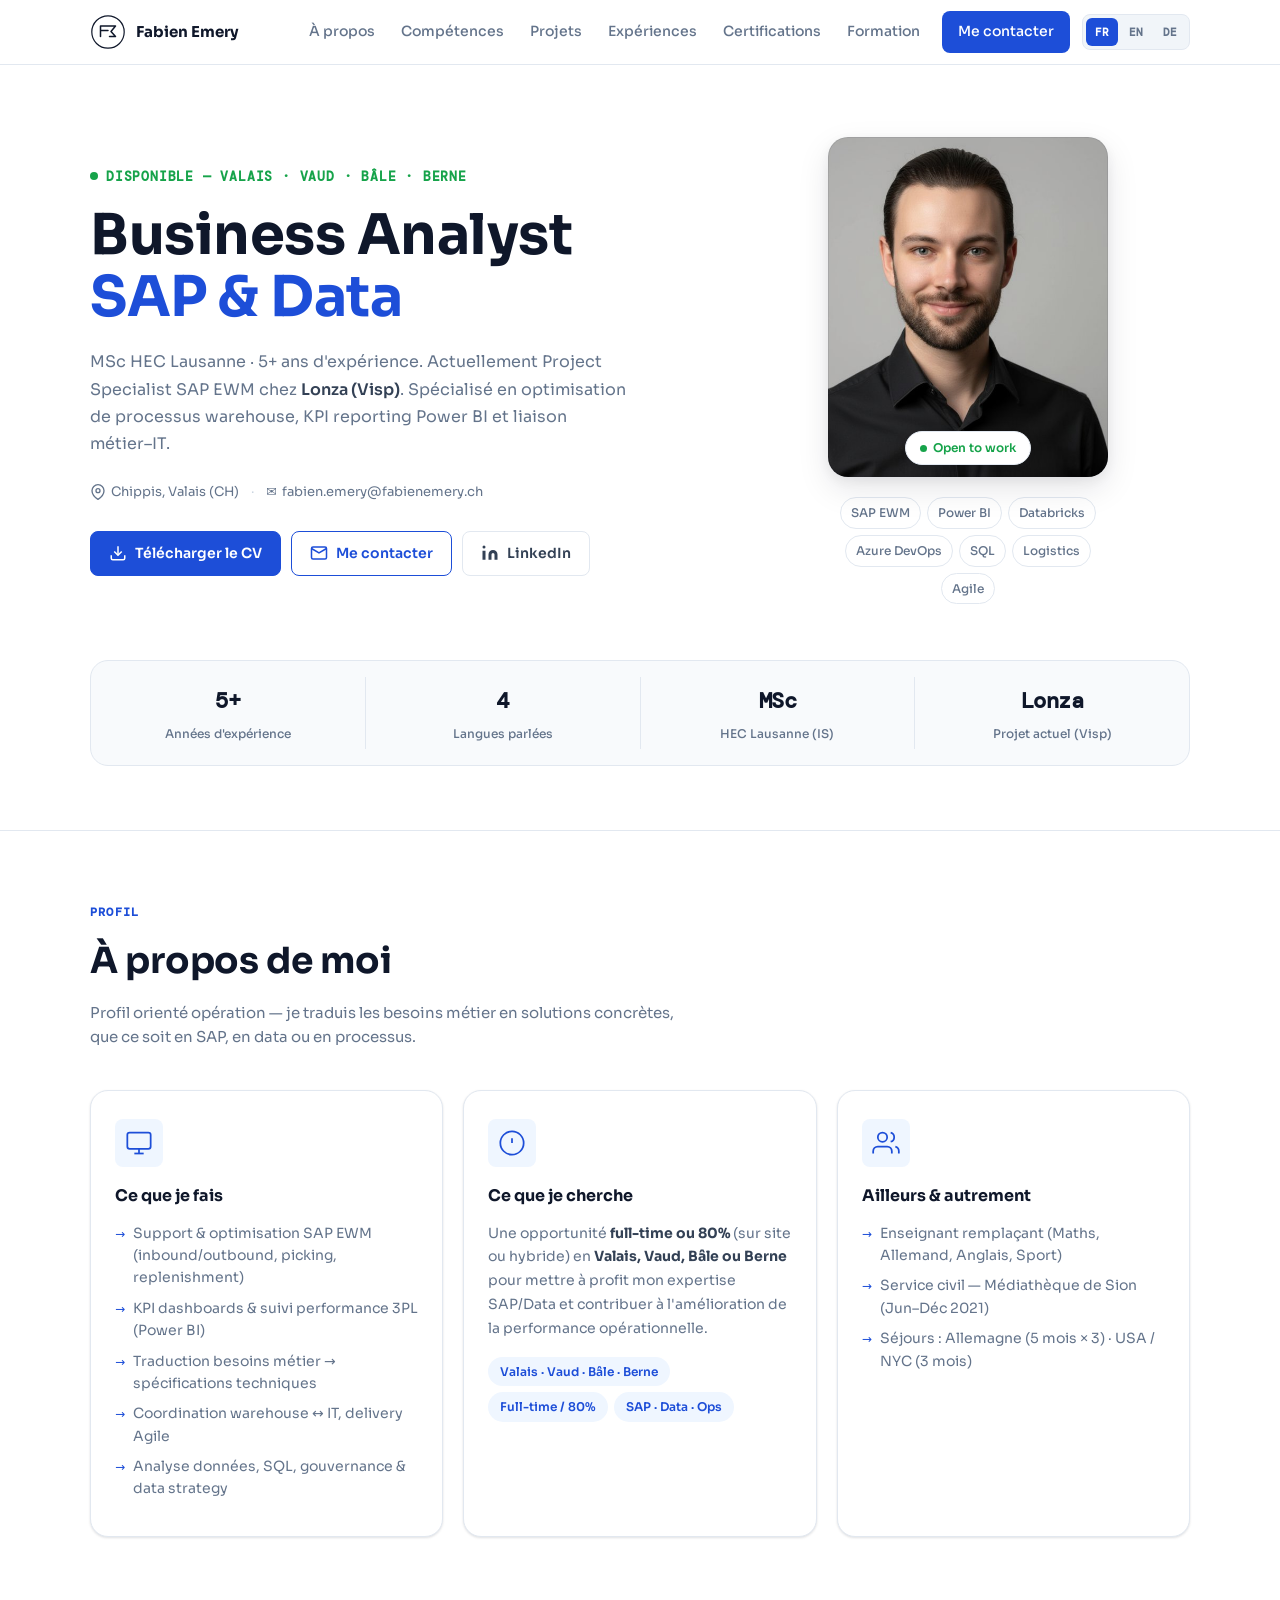
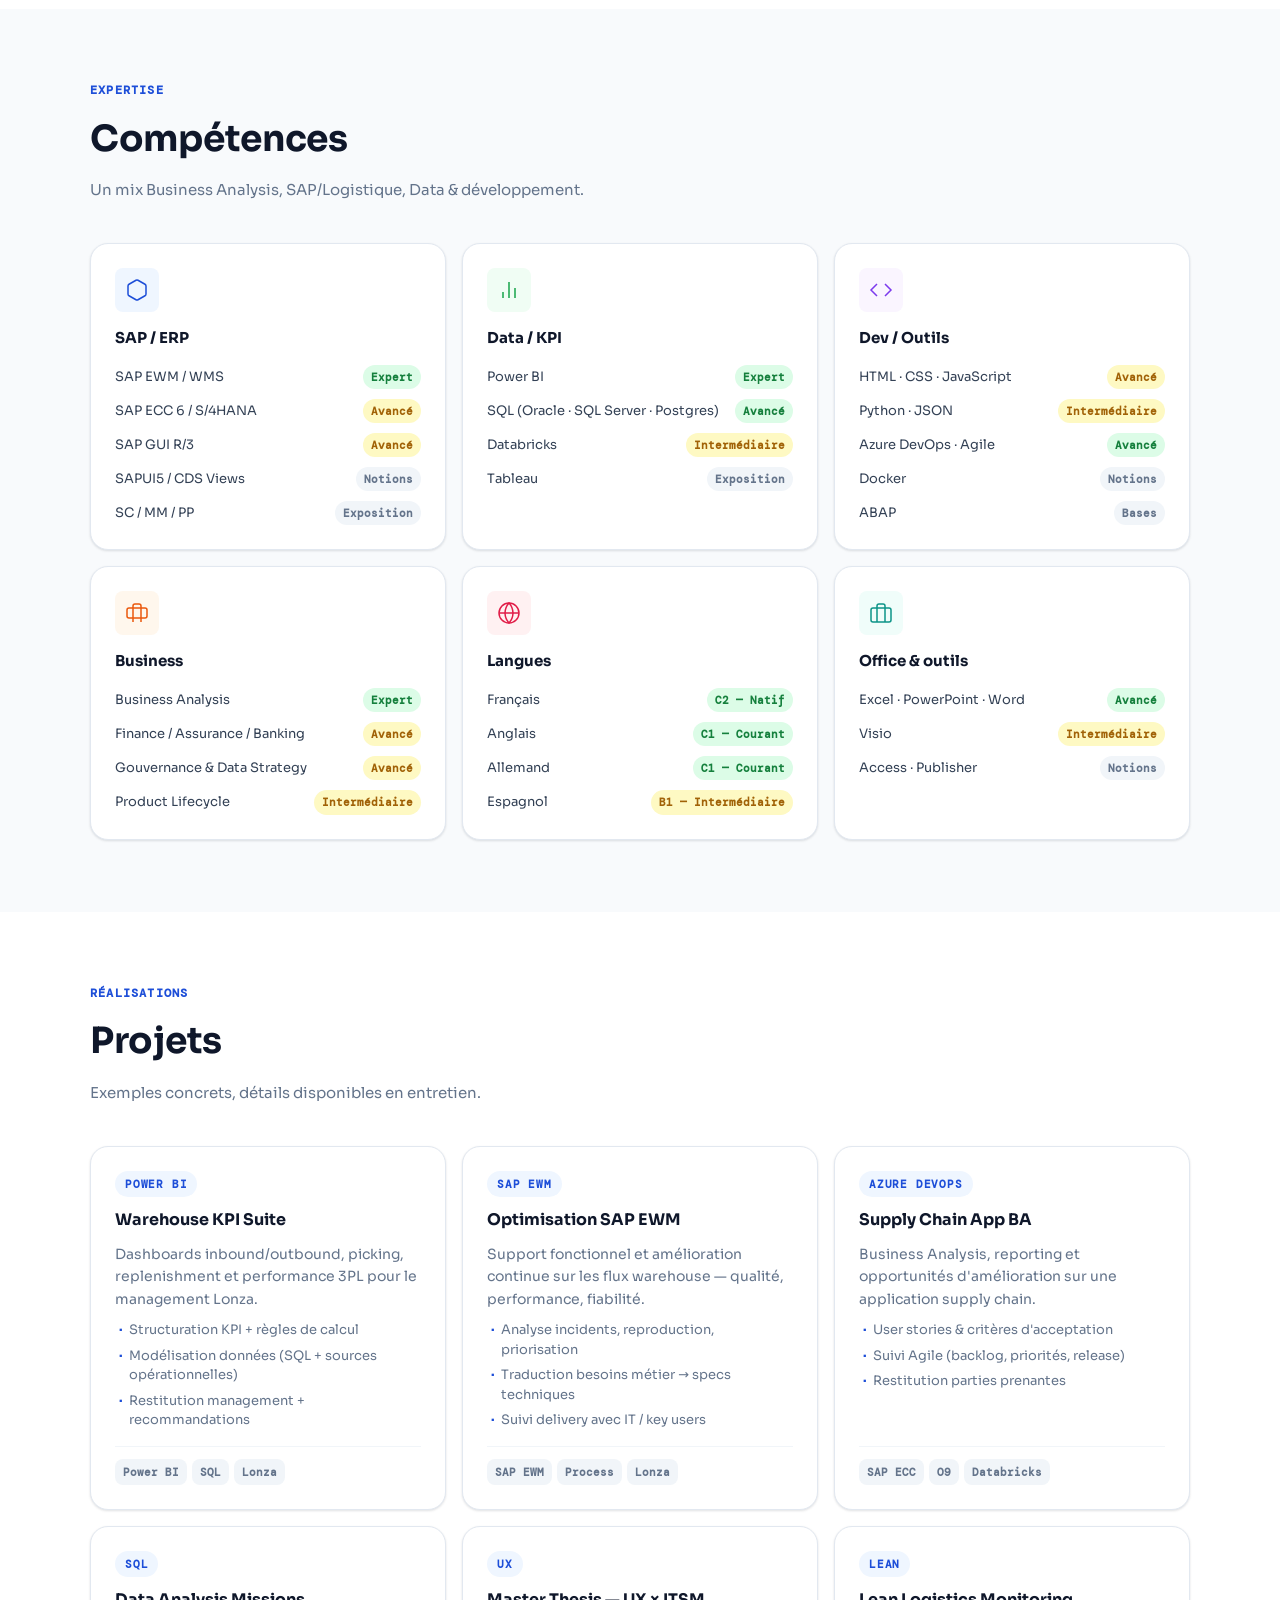
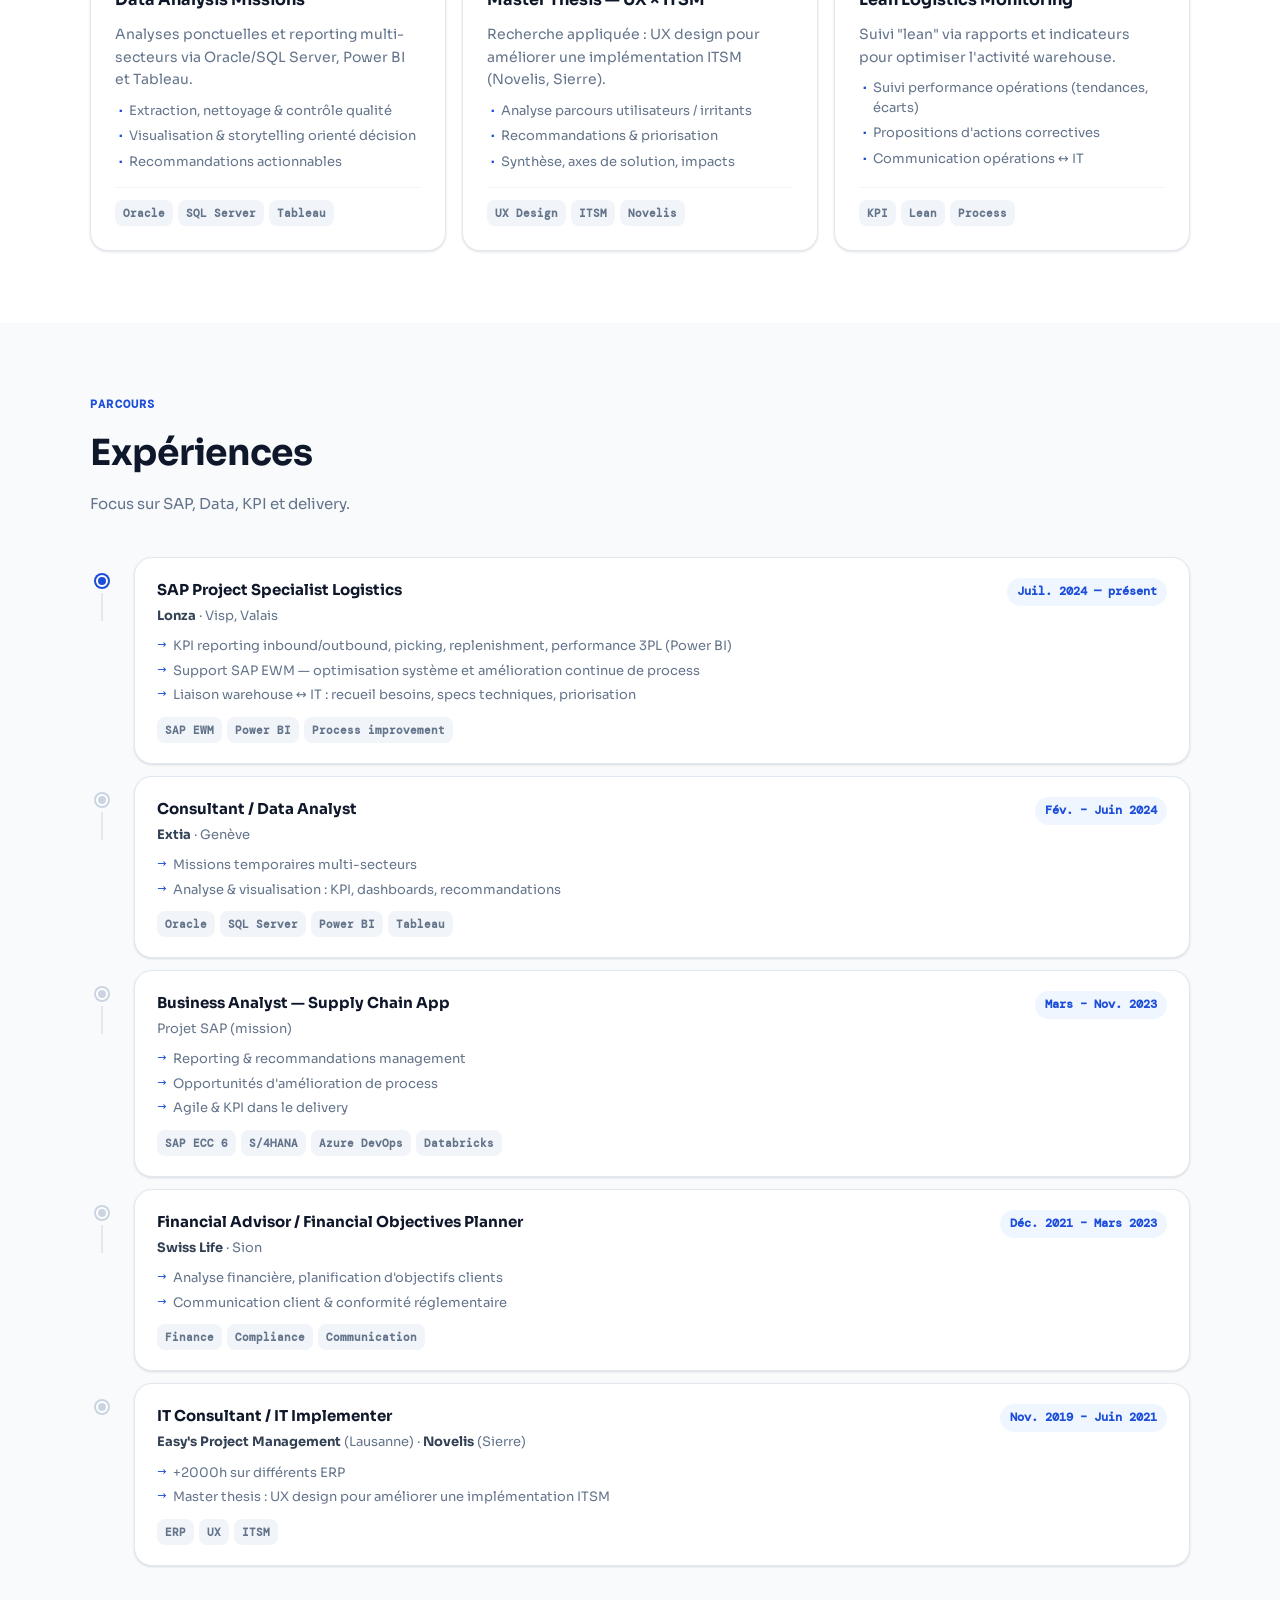
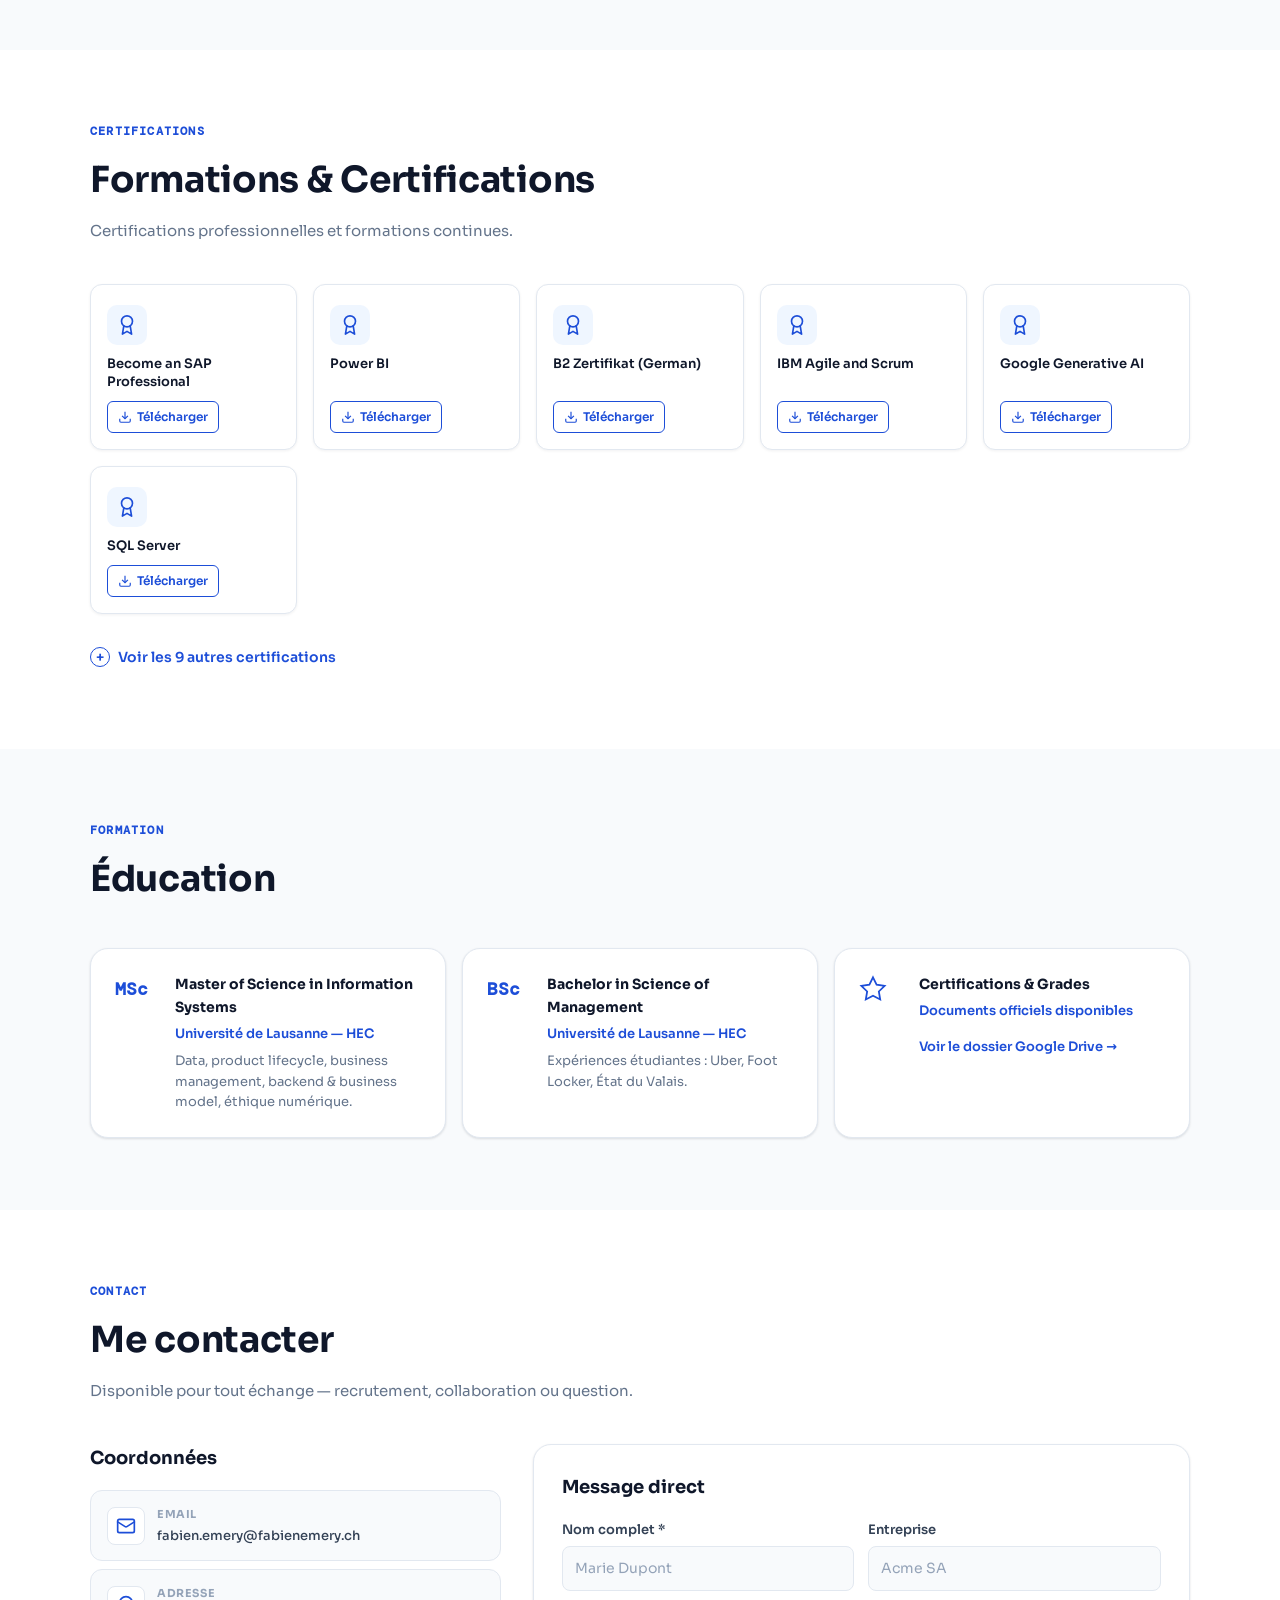
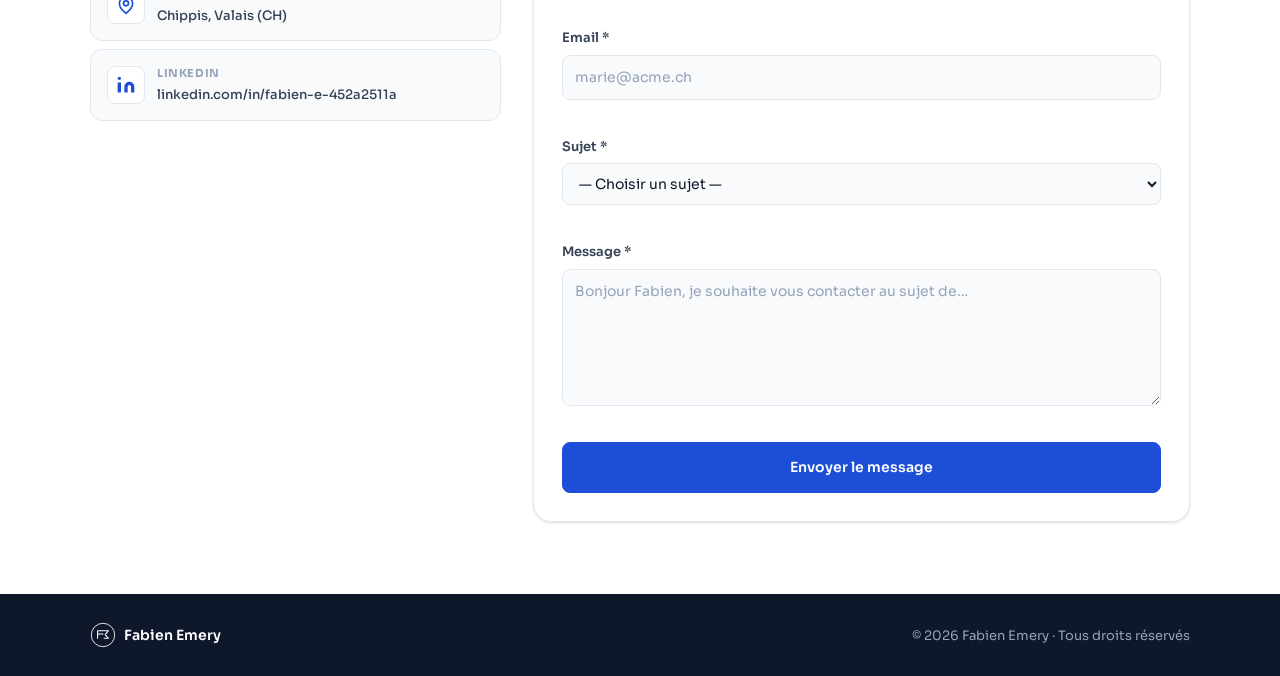
==== commit 39485964: "Quick wins portfolio + nouvelle clé Web3Forms (FR/EN/DE) - Formulaire : clé Web3Forms liée à fabien." ====
--- a/index.html
+++ b/index.html
@@ -81,7 +81,7 @@
             <span class="highlight">SAP &amp; Data</span>
           </h1>
           <p class="hero__lead">
-            MSc HEC Lausanne · ~5 ans d'expérience. Actuellement Project Specialist SAP EWM chez
+            MSc HEC Lausanne · 5+ ans d'expérience. Actuellement Project Specialist SAP EWM chez
             <strong>Lonza (Visp)</strong>. Spécialisé en optimisation de processus warehouse,
             KPI reporting Power BI et liaison métier–IT.
           </p>
@@ -143,8 +143,8 @@
           </div>
           <div class="stat-sep"></div>
           <div class="stat">
-            <span class="stat__num">3</span>
-            <span class="stat__label">Langues maîtrisées</span>
+            <span class="stat__num">4</span>
+            <span class="stat__label">Langues parlées</span>
           </div>
           <div class="stat-sep"></div>
           <div class="stat">
@@ -569,18 +569,26 @@
     </section>
 
     <!-- CERTIFICATIONS -->
-    <section class="section section--gray" id="certifications">
+    <section class="section" id="certifications">
       <div class="container">
         <div class="section__head reveal">
           <p class="section__label">Certifications</p>
-          <h2 class="section__title">Formations &amp; Certifications</h2>
-          <p class="section__sub">Certifications professionnelles et formations continues.</p>
+          <h2>Formations &amp; Certifications</h2>
+          <p class="section__desc">Certifications professionnelles et formations continues.</p>
         </div>
         <div class="cert-grid">
           <div class="cert-card reveal">
             <div class="cert-card__icon"><svg width="22" height="22" viewBox="0 0 24 24" fill="none" stroke="currentColor" stroke-width="1.8" stroke-linecap="round" stroke-linejoin="round"><circle cx="12" cy="8" r="6"/><path d="M15.477 12.89 17 22l-5-3-5 3 1.523-9.11"/></svg></div>
-            <p class="cert-card__title">Academia</p>
-            <a class="cert-card__btn" href="docs/certifications/Academia.pdf" target="_blank" rel="noopener" download>
+            <p class="cert-card__title">Become an SAP Professional</p>
+            <a class="cert-card__btn" href="docs/certifications/Become%20an%20SAP%20professional.pdf" target="_blank" rel="noopener" download>
+              <svg width="14" height="14" viewBox="0 0 24 24" fill="none" stroke="currentColor" stroke-width="2"><path d="M21 15v4a2 2 0 0 1-2 2H5a2 2 0 0 1-2-2v-4"/><polyline points="7 10 12 15 17 10"/><line x1="12" y1="15" x2="12" y2="3"/></svg>
+              Télécharger
+            </a>
+          </div>
+          <div class="cert-card reveal">
+            <div class="cert-card__icon"><svg width="22" height="22" viewBox="0 0 24 24" fill="none" stroke="currentColor" stroke-width="1.8" stroke-linecap="round" stroke-linejoin="round"><circle cx="12" cy="8" r="6"/><path d="M15.477 12.89 17 22l-5-3-5 3 1.523-9.11"/></svg></div>
+            <p class="cert-card__title">Power BI</p>
+            <a class="cert-card__btn" href="docs/certifications/Power%20BI.pdf" target="_blank" rel="noopener" download>
               <svg width="14" height="14" viewBox="0 0 24 24" fill="none" stroke="currentColor" stroke-width="2"><path d="M21 15v4a2 2 0 0 1-2 2H5a2 2 0 0 1-2-2v-4"/><polyline points="7 10 12 15 17 10"/><line x1="12" y1="15" x2="12" y2="3"/></svg>
               Télécharger
             </a>
@@ -595,40 +603,8 @@
           </div>
           <div class="cert-card reveal">
             <div class="cert-card__icon"><svg width="22" height="22" viewBox="0 0 24 24" fill="none" stroke="currentColor" stroke-width="1.8" stroke-linecap="round" stroke-linejoin="round"><circle cx="12" cy="8" r="6"/><path d="M15.477 12.89 17 22l-5-3-5 3 1.523-9.11"/></svg></div>
-            <p class="cert-card__title">Become an SAP Professional</p>
-            <a class="cert-card__btn" href="docs/certifications/Become%20an%20SAP%20professional.pdf" target="_blank" rel="noopener" download>
-              <svg width="14" height="14" viewBox="0 0 24 24" fill="none" stroke="currentColor" stroke-width="2"><path d="M21 15v4a2 2 0 0 1-2 2H5a2 2 0 0 1-2-2v-4"/><polyline points="7 10 12 15 17 10"/><line x1="12" y1="15" x2="12" y2="3"/></svg>
-              Télécharger
-            </a>
-          </div>
-          <div class="cert-card reveal">
-            <div class="cert-card__icon"><svg width="22" height="22" viewBox="0 0 24 24" fill="none" stroke="currentColor" stroke-width="1.8" stroke-linecap="round" stroke-linejoin="round"><circle cx="12" cy="8" r="6"/><path d="M15.477 12.89 17 22l-5-3-5 3 1.523-9.11"/></svg></div>
-            <p class="cert-card__title">Certifications Overview</p>
-            <a class="cert-card__btn" href="docs/certifications/Certifications.pdf" target="_blank" rel="noopener" download>
-              <svg width="14" height="14" viewBox="0 0 24 24" fill="none" stroke="currentColor" stroke-width="2"><path d="M21 15v4a2 2 0 0 1-2 2H5a2 2 0 0 1-2-2v-4"/><polyline points="7 10 12 15 17 10"/><line x1="12" y1="15" x2="12" y2="3"/></svg>
-              Télécharger
-            </a>
-          </div>
-          <div class="cert-card reveal">
-            <div class="cert-card__icon"><svg width="22" height="22" viewBox="0 0 24 24" fill="none" stroke="currentColor" stroke-width="1.8" stroke-linecap="round" stroke-linejoin="round"><circle cx="12" cy="8" r="6"/><path d="M15.477 12.89 17 22l-5-3-5 3 1.523-9.11"/></svg></div>
-            <p class="cert-card__title">AI Chatbot Development</p>
-            <a class="cert-card__btn" href="docs/certifications/chatbot.pdf" target="_blank" rel="noopener" download>
-              <svg width="14" height="14" viewBox="0 0 24 24" fill="none" stroke="currentColor" stroke-width="2"><path d="M21 15v4a2 2 0 0 1-2 2H5a2 2 0 0 1-2-2v-4"/><polyline points="7 10 12 15 17 10"/><line x1="12" y1="15" x2="12" y2="3"/></svg>
-              Télécharger
-            </a>
-          </div>
-          <div class="cert-card reveal">
-            <div class="cert-card__icon"><svg width="22" height="22" viewBox="0 0 24 24" fill="none" stroke="currentColor" stroke-width="1.8" stroke-linecap="round" stroke-linejoin="round"><circle cx="12" cy="8" r="6"/><path d="M15.477 12.89 17 22l-5-3-5 3 1.523-9.11"/></svg></div>
-            <p class="cert-card__title">Command Line Linux</p>
-            <a class="cert-card__btn" href="docs/certifications/commande%20line%20linux.pdf" target="_blank" rel="noopener" download>
-              <svg width="14" height="14" viewBox="0 0 24 24" fill="none" stroke="currentColor" stroke-width="2"><path d="M21 15v4a2 2 0 0 1-2 2H5a2 2 0 0 1-2-2v-4"/><polyline points="7 10 12 15 17 10"/><line x1="12" y1="15" x2="12" y2="3"/></svg>
-              Télécharger
-            </a>
-          </div>
-          <div class="cert-card reveal">
-            <div class="cert-card__icon"><svg width="22" height="22" viewBox="0 0 24 24" fill="none" stroke="currentColor" stroke-width="1.8" stroke-linecap="round" stroke-linejoin="round"><circle cx="12" cy="8" r="6"/><path d="M15.477 12.89 17 22l-5-3-5 3 1.523-9.11"/></svg></div>
-            <p class="cert-card__title">Docker for Beginners</p>
-            <a class="cert-card__btn" href="docs/certifications/Docker%20for%20beginners.pdf" target="_blank" rel="noopener" download>
+            <p class="cert-card__title">IBM Agile and Scrum</p>
+            <a class="cert-card__btn" href="docs/certifications/IBM%20Agile%20and%20Scrum.pdf" target="_blank" rel="noopener" download>
               <svg width="14" height="14" viewBox="0 0 24 24" fill="none" stroke="currentColor" stroke-width="2"><path d="M21 15v4a2 2 0 0 1-2 2H5a2 2 0 0 1-2-2v-4"/><polyline points="7 10 12 15 17 10"/><line x1="12" y1="15" x2="12" y2="3"/></svg>
               Télécharger
             </a>
@@ -643,74 +619,97 @@
           </div>
           <div class="cert-card reveal">
             <div class="cert-card__icon"><svg width="22" height="22" viewBox="0 0 24 24" fill="none" stroke="currentColor" stroke-width="1.8" stroke-linecap="round" stroke-linejoin="round"><circle cx="12" cy="8" r="6"/><path d="M15.477 12.89 17 22l-5-3-5 3 1.523-9.11"/></svg></div>
-            <p class="cert-card__title">IBM Agile and Scrum</p>
-            <a class="cert-card__btn" href="docs/certifications/IBM%20Agile%20and%20Scrum.pdf" target="_blank" rel="noopener" download>
-              <svg width="14" height="14" viewBox="0 0 24 24" fill="none" stroke="currentColor" stroke-width="2"><path d="M21 15v4a2 2 0 0 1-2 2H5a2 2 0 0 1-2-2v-4"/><polyline points="7 10 12 15 17 10"/><line x1="12" y1="15" x2="12" y2="3"/></svg>
-              Télécharger
-            </a>
-          </div>
-          <div class="cert-card reveal">
-            <div class="cert-card__icon"><svg width="22" height="22" viewBox="0 0 24 24" fill="none" stroke="currentColor" stroke-width="1.8" stroke-linecap="round" stroke-linejoin="round"><circle cx="12" cy="8" r="6"/><path d="M15.477 12.89 17 22l-5-3-5 3 1.523-9.11"/></svg></div>
-            <p class="cert-card__title">Portfolio HTML/CSS</p>
-            <a class="cert-card__btn" href="docs/certifications/portfolio%20HTM%20CSS.pdf" target="_blank" rel="noopener" download>
-              <svg width="14" height="14" viewBox="0 0 24 24" fill="none" stroke="currentColor" stroke-width="2"><path d="M21 15v4a2 2 0 0 1-2 2H5a2 2 0 0 1-2-2v-4"/><polyline points="7 10 12 15 17 10"/><line x1="12" y1="15" x2="12" y2="3"/></svg>
-              Télécharger
-            </a>
-          </div>
-          <div class="cert-card reveal">
-            <div class="cert-card__icon"><svg width="22" height="22" viewBox="0 0 24 24" fill="none" stroke="currentColor" stroke-width="1.8" stroke-linecap="round" stroke-linejoin="round"><circle cx="12" cy="8" r="6"/><path d="M15.477 12.89 17 22l-5-3-5 3 1.523-9.11"/></svg></div>
-            <p class="cert-card__title">Power BI</p>
-            <a class="cert-card__btn" href="docs/certifications/Power%20BI.pdf" target="_blank" rel="noopener" download>
-              <svg width="14" height="14" viewBox="0 0 24 24" fill="none" stroke="currentColor" stroke-width="2"><path d="M21 15v4a2 2 0 0 1-2 2H5a2 2 0 0 1-2-2v-4"/><polyline points="7 10 12 15 17 10"/><line x1="12" y1="15" x2="12" y2="3"/></svg>
-              Télécharger
-            </a>
-          </div>
-          <div class="cert-card reveal">
-            <div class="cert-card__icon"><svg width="22" height="22" viewBox="0 0 24 24" fill="none" stroke="currentColor" stroke-width="1.8" stroke-linecap="round" stroke-linejoin="round"><circle cx="12" cy="8" r="6"/><path d="M15.477 12.89 17 22l-5-3-5 3 1.523-9.11"/></svg></div>
-            <p class="cert-card__title">Project R</p>
-            <a class="cert-card__btn" href="docs/certifications/project%20R.pdf" target="_blank" rel="noopener" download>
-              <svg width="14" height="14" viewBox="0 0 24 24" fill="none" stroke="currentColor" stroke-width="2"><path d="M21 15v4a2 2 0 0 1-2 2H5a2 2 0 0 1-2-2v-4"/><polyline points="7 10 12 15 17 10"/><line x1="12" y1="15" x2="12" y2="3"/></svg>
-              Télécharger
-            </a>
-          </div>
-          <div class="cert-card reveal">
-            <div class="cert-card__icon"><svg width="22" height="22" viewBox="0 0 24 24" fill="none" stroke="currentColor" stroke-width="1.8" stroke-linecap="round" stroke-linejoin="round"><circle cx="12" cy="8" r="6"/><path d="M15.477 12.89 17 22l-5-3-5 3 1.523-9.11"/></svg></div>
-            <p class="cert-card__title">Python — Data Analysis (Pandas &amp; NumPy)</p>
-            <a class="cert-card__btn" href="docs/certifications/Python%20for%20Data%20Analysis%20-%20Pandas%20NumPy.pdf" target="_blank" rel="noopener" download>
-              <svg width="14" height="14" viewBox="0 0 24 24" fill="none" stroke="currentColor" stroke-width="2"><path d="M21 15v4a2 2 0 0 1-2 2H5a2 2 0 0 1-2-2v-4"/><polyline points="7 10 12 15 17 10"/><line x1="12" y1="15" x2="12" y2="3"/></svg>
-              Télécharger
-            </a>
-          </div>
-          <div class="cert-card reveal">
-            <div class="cert-card__icon"><svg width="22" height="22" viewBox="0 0 24 24" fill="none" stroke="currentColor" stroke-width="1.8" stroke-linecap="round" stroke-linejoin="round"><circle cx="12" cy="8" r="6"/><path d="M15.477 12.89 17 22l-5-3-5 3 1.523-9.11"/></svg></div>
-            <p class="cert-card__title">Python Program (UST)</p>
-            <a class="cert-card__btn" href="docs/certifications/python%20program%20from%20UST.pdf" target="_blank" rel="noopener" download>
-              <svg width="14" height="14" viewBox="0 0 24 24" fill="none" stroke="currentColor" stroke-width="2"><path d="M21 15v4a2 2 0 0 1-2 2H5a2 2 0 0 1-2-2v-4"/><polyline points="7 10 12 15 17 10"/><line x1="12" y1="15" x2="12" y2="3"/></svg>
-              Télécharger
-            </a>
-          </div>
-          <div class="cert-card reveal">
-            <div class="cert-card__icon"><svg width="22" height="22" viewBox="0 0 24 24" fill="none" stroke="currentColor" stroke-width="1.8" stroke-linecap="round" stroke-linejoin="round"><circle cx="12" cy="8" r="6"/><path d="M15.477 12.89 17 22l-5-3-5 3 1.523-9.11"/></svg></div>
             <p class="cert-card__title">SQL Server</p>
             <a class="cert-card__btn" href="docs/certifications/SQL%20Server.pdf" target="_blank" rel="noopener" download>
               <svg width="14" height="14" viewBox="0 0 24 24" fill="none" stroke="currentColor" stroke-width="2"><path d="M21 15v4a2 2 0 0 1-2 2H5a2 2 0 0 1-2-2v-4"/><polyline points="7 10 12 15 17 10"/><line x1="12" y1="15" x2="12" y2="3"/></svg>
               Télécharger
             </a>
           </div>
-          <div class="cert-card reveal">
-            <div class="cert-card__icon"><svg width="22" height="22" viewBox="0 0 24 24" fill="none" stroke="currentColor" stroke-width="1.8" stroke-linecap="round" stroke-linejoin="round"><circle cx="12" cy="8" r="6"/><path d="M15.477 12.89 17 22l-5-3-5 3 1.523-9.11"/></svg></div>
-            <p class="cert-card__title">VM in Microsoft Azure (Neural Networks)</p>
-            <a class="cert-card__btn" href="docs/certifications/VM%20in%20Microsoft%20Azure%20NN.pdf" target="_blank" rel="noopener" download>
-              <svg width="14" height="14" viewBox="0 0 24 24" fill="none" stroke="currentColor" stroke-width="2"><path d="M21 15v4a2 2 0 0 1-2 2H5a2 2 0 0 1-2-2v-4"/><polyline points="7 10 12 15 17 10"/><line x1="12" y1="15" x2="12" y2="3"/></svg>
-              Télécharger
-            </a>
-          </div>
-        </div>
+        </div>
+
+        <details class="cert-more reveal">
+          <summary class="cert-more__toggle">Voir les 9 autres certifications</summary>
+          <div class="cert-grid cert-grid--more">
+              <div class="cert-card">
+                <div class="cert-card__icon"><svg width="22" height="22" viewBox="0 0 24 24" fill="none" stroke="currentColor" stroke-width="1.8" stroke-linecap="round" stroke-linejoin="round"><circle cx="12" cy="8" r="6"/><path d="M15.477 12.89 17 22l-5-3-5 3 1.523-9.11"/></svg></div>
+                <p class="cert-card__title">Academia</p>
+                <a class="cert-card__btn" href="docs/certifications/Academia.pdf" target="_blank" rel="noopener" download>
+                  <svg width="14" height="14" viewBox="0 0 24 24" fill="none" stroke="currentColor" stroke-width="2"><path d="M21 15v4a2 2 0 0 1-2 2H5a2 2 0 0 1-2-2v-4"/><polyline points="7 10 12 15 17 10"/><line x1="12" y1="15" x2="12" y2="3"/></svg>
+                  Télécharger
+                </a>
+              </div>
+              <div class="cert-card">
+                <div class="cert-card__icon"><svg width="22" height="22" viewBox="0 0 24 24" fill="none" stroke="currentColor" stroke-width="1.8" stroke-linecap="round" stroke-linejoin="round"><circle cx="12" cy="8" r="6"/><path d="M15.477 12.89 17 22l-5-3-5 3 1.523-9.11"/></svg></div>
+                <p class="cert-card__title">AI Chatbot Development</p>
+                <a class="cert-card__btn" href="docs/certifications/chatbot.pdf" target="_blank" rel="noopener" download>
+                  <svg width="14" height="14" viewBox="0 0 24 24" fill="none" stroke="currentColor" stroke-width="2"><path d="M21 15v4a2 2 0 0 1-2 2H5a2 2 0 0 1-2-2v-4"/><polyline points="7 10 12 15 17 10"/><line x1="12" y1="15" x2="12" y2="3"/></svg>
+                  Télécharger
+                </a>
+              </div>
+              <div class="cert-card">
+                <div class="cert-card__icon"><svg width="22" height="22" viewBox="0 0 24 24" fill="none" stroke="currentColor" stroke-width="1.8" stroke-linecap="round" stroke-linejoin="round"><circle cx="12" cy="8" r="6"/><path d="M15.477 12.89 17 22l-5-3-5 3 1.523-9.11"/></svg></div>
+                <p class="cert-card__title">Command Line Linux</p>
+                <a class="cert-card__btn" href="docs/certifications/commande%20line%20linux.pdf" target="_blank" rel="noopener" download>
+                  <svg width="14" height="14" viewBox="0 0 24 24" fill="none" stroke="currentColor" stroke-width="2"><path d="M21 15v4a2 2 0 0 1-2 2H5a2 2 0 0 1-2-2v-4"/><polyline points="7 10 12 15 17 10"/><line x1="12" y1="15" x2="12" y2="3"/></svg>
+                  Télécharger
+                </a>
+              </div>
+              <div class="cert-card">
+                <div class="cert-card__icon"><svg width="22" height="22" viewBox="0 0 24 24" fill="none" stroke="currentColor" stroke-width="1.8" stroke-linecap="round" stroke-linejoin="round"><circle cx="12" cy="8" r="6"/><path d="M15.477 12.89 17 22l-5-3-5 3 1.523-9.11"/></svg></div>
+                <p class="cert-card__title">Docker for Beginners</p>
+                <a class="cert-card__btn" href="docs/certifications/Docker%20for%20beginners.pdf" target="_blank" rel="noopener" download>
+                  <svg width="14" height="14" viewBox="0 0 24 24" fill="none" stroke="currentColor" stroke-width="2"><path d="M21 15v4a2 2 0 0 1-2 2H5a2 2 0 0 1-2-2v-4"/><polyline points="7 10 12 15 17 10"/><line x1="12" y1="15" x2="12" y2="3"/></svg>
+                  Télécharger
+                </a>
+              </div>
+              <div class="cert-card">
+                <div class="cert-card__icon"><svg width="22" height="22" viewBox="0 0 24 24" fill="none" stroke="currentColor" stroke-width="1.8" stroke-linecap="round" stroke-linejoin="round"><circle cx="12" cy="8" r="6"/><path d="M15.477 12.89 17 22l-5-3-5 3 1.523-9.11"/></svg></div>
+                <p class="cert-card__title">Portfolio HTML/CSS</p>
+                <a class="cert-card__btn" href="docs/certifications/portfolio%20HTM%20CSS.pdf" target="_blank" rel="noopener" download>
+                  <svg width="14" height="14" viewBox="0 0 24 24" fill="none" stroke="currentColor" stroke-width="2"><path d="M21 15v4a2 2 0 0 1-2 2H5a2 2 0 0 1-2-2v-4"/><polyline points="7 10 12 15 17 10"/><line x1="12" y1="15" x2="12" y2="3"/></svg>
+                  Télécharger
+                </a>
+              </div>
+              <div class="cert-card">
+                <div class="cert-card__icon"><svg width="22" height="22" viewBox="0 0 24 24" fill="none" stroke="currentColor" stroke-width="1.8" stroke-linecap="round" stroke-linejoin="round"><circle cx="12" cy="8" r="6"/><path d="M15.477 12.89 17 22l-5-3-5 3 1.523-9.11"/></svg></div>
+                <p class="cert-card__title">Project R</p>
+                <a class="cert-card__btn" href="docs/certifications/project%20R.pdf" target="_blank" rel="noopener" download>
+                  <svg width="14" height="14" viewBox="0 0 24 24" fill="none" stroke="currentColor" stroke-width="2"><path d="M21 15v4a2 2 0 0 1-2 2H5a2 2 0 0 1-2-2v-4"/><polyline points="7 10 12 15 17 10"/><line x1="12" y1="15" x2="12" y2="3"/></svg>
+                  Télécharger
+                </a>
+              </div>
+              <div class="cert-card">
+                <div class="cert-card__icon"><svg width="22" height="22" viewBox="0 0 24 24" fill="none" stroke="currentColor" stroke-width="1.8" stroke-linecap="round" stroke-linejoin="round"><circle cx="12" cy="8" r="6"/><path d="M15.477 12.89 17 22l-5-3-5 3 1.523-9.11"/></svg></div>
+                <p class="cert-card__title">Python — Data Analysis (Pandas &amp; NumPy)</p>
+                <a class="cert-card__btn" href="docs/certifications/Python%20for%20Data%20Analysis%20-%20Pandas%20NumPy.pdf" target="_blank" rel="noopener" download>
+                  <svg width="14" height="14" viewBox="0 0 24 24" fill="none" stroke="currentColor" stroke-width="2"><path d="M21 15v4a2 2 0 0 1-2 2H5a2 2 0 0 1-2-2v-4"/><polyline points="7 10 12 15 17 10"/><line x1="12" y1="15" x2="12" y2="3"/></svg>
+                  Télécharger
+                </a>
+              </div>
+              <div class="cert-card">
+                <div class="cert-card__icon"><svg width="22" height="22" viewBox="0 0 24 24" fill="none" stroke="currentColor" stroke-width="1.8" stroke-linecap="round" stroke-linejoin="round"><circle cx="12" cy="8" r="6"/><path d="M15.477 12.89 17 22l-5-3-5 3 1.523-9.11"/></svg></div>
+                <p class="cert-card__title">Python Program (UST)</p>
+                <a class="cert-card__btn" href="docs/certifications/python%20program%20from%20UST.pdf" target="_blank" rel="noopener" download>
+                  <svg width="14" height="14" viewBox="0 0 24 24" fill="none" stroke="currentColor" stroke-width="2"><path d="M21 15v4a2 2 0 0 1-2 2H5a2 2 0 0 1-2-2v-4"/><polyline points="7 10 12 15 17 10"/><line x1="12" y1="15" x2="12" y2="3"/></svg>
+                  Télécharger
+                </a>
+              </div>
+              <div class="cert-card">
+                <div class="cert-card__icon"><svg width="22" height="22" viewBox="0 0 24 24" fill="none" stroke="currentColor" stroke-width="1.8" stroke-linecap="round" stroke-linejoin="round"><circle cx="12" cy="8" r="6"/><path d="M15.477 12.89 17 22l-5-3-5 3 1.523-9.11"/></svg></div>
+                <p class="cert-card__title">VM in Microsoft Azure (Neural Networks)</p>
+                <a class="cert-card__btn" href="docs/certifications/VM%20in%20Microsoft%20Azure%20NN.pdf" target="_blank" rel="noopener" download>
+                  <svg width="14" height="14" viewBox="0 0 24 24" fill="none" stroke="currentColor" stroke-width="2"><path d="M21 15v4a2 2 0 0 1-2 2H5a2 2 0 0 1-2-2v-4"/><polyline points="7 10 12 15 17 10"/><line x1="12" y1="15" x2="12" y2="3"/></svg>
+                  Télécharger
+                </a>
+              </div>
+          </div>
+          <a class="cert-more__all" href="docs/certifications/Certifications.pdf" target="_blank" rel="noopener" download>Toutes les certifications en un seul PDF (3,9 Mo) →</a>
+        </details>
       </div>
     </section>
 
     <!-- EDUCATION -->
-    <section class="section" id="education">
+    <section class="section section--gray" id="education">
       <div class="container">
         <div class="section__head reveal">
           <p class="section__label">Formation</p>
@@ -772,13 +771,13 @@
                   <p class="contact-item__value">fabien.emery@fabienemery.ch</p>
                 </div>
               </a>
-              <a href="https://maps.google.com/?q=Rue+des+Clives+30,+3965+Chippis,+Suisse" target="_blank" rel="noopener" class="contact-item">
+              <a href="https://maps.google.com/?q=Chippis,+Suisse" target="_blank" rel="noopener" class="contact-item">
                 <div class="contact-item__icon">
                   <svg xmlns="http://www.w3.org/2000/svg" width="20" height="20" viewBox="0 0 24 24" fill="none" stroke="currentColor" stroke-width="2" stroke-linecap="round" stroke-linejoin="round"><path d="M20 10c0 6-8 12-8 12s-8-6-8-12a8 8 0 0 1 16 0Z"/><circle cx="12" cy="10" r="3"/></svg>
                 </div>
                 <div class="contact-item__body">
                   <p class="contact-item__label">Adresse</p>
-                  <p class="contact-item__value">Rue des Clives 30 · 3965 Chippis, Valais (CH)</p>
+                  <p class="contact-item__value">Chippis, Valais (CH)</p>
                 </div>
               </a>
               <a href="https://www.linkedin.com/in/fabien-e-452a2511a/" target="_blank" rel="noopener" class="contact-item">
@@ -787,7 +786,7 @@
                 </div>
                 <div class="contact-item__body">
                   <p class="contact-item__label">LinkedIn</p>
-                  <p class="contact-item__value">LinkedIn</p>
+                  <p class="contact-item__value">linkedin.com/in/fabien-e-452a2511a</p>
                 </div>
               </a>
             </div>
@@ -797,7 +796,7 @@
             <h3>Message direct</h3>
             <form action="https://api.web3forms.com/submit" method="POST" id="contactForm" novalidate>
               <!-- Clé Web3Forms (publique, sans risque) — voir README -->
-              <input type="hidden" name="access_key" value="REMPLACER_PAR_TA_CLE_WEB3FORMS" />
+              <input type="hidden" name="access_key" value="ea5ceb9f-4747-4f73-b1fb-928c63c3eec4" />
               <div class="form__row">
                 <div class="form__group">
                   <label for="name">Nom complet *</label>
--- a/assets/css/style.css
+++ b/assets/css/style.css
@@ -1178,6 +1178,45 @@
   color: var(--white);
 }
 
+.section__head + .cert-grid { margin-top: 0; }
+
+.cert-more { margin-top: 24px; }
+.cert-more__toggle {
+  display: inline-flex;
+  align-items: center;
+  gap: 8px;
+  cursor: pointer;
+  font-size: 14px;
+  font-weight: 600;
+  color: var(--accent);
+  list-style: none;
+  padding: 8px 0;
+}
+.cert-more__toggle::-webkit-details-marker { display: none; }
+.cert-more__toggle::before {
+  content: "+";
+  display: inline-flex;
+  align-items: center;
+  justify-content: center;
+  width: 20px;
+  height: 20px;
+  border: 1px solid var(--accent);
+  border-radius: 50%;
+  font-size: 14px;
+  line-height: 1;
+}
+.cert-more[open] .cert-more__toggle::before { content: "−"; }
+.cert-more__toggle:hover { text-decoration: underline; }
+.cert-grid--more { margin-top: 16px; }
+.cert-more__all {
+  display: inline-block;
+  margin-top: 16px;
+  font-size: 13px;
+  font-weight: 600;
+  color: var(--gray-500);
+}
+.cert-more__all:hover { color: var(--accent); }
+
 @media (max-width: 600px) {
   .cert-grid { grid-template-columns: repeat(2, 1fr); }
 }
